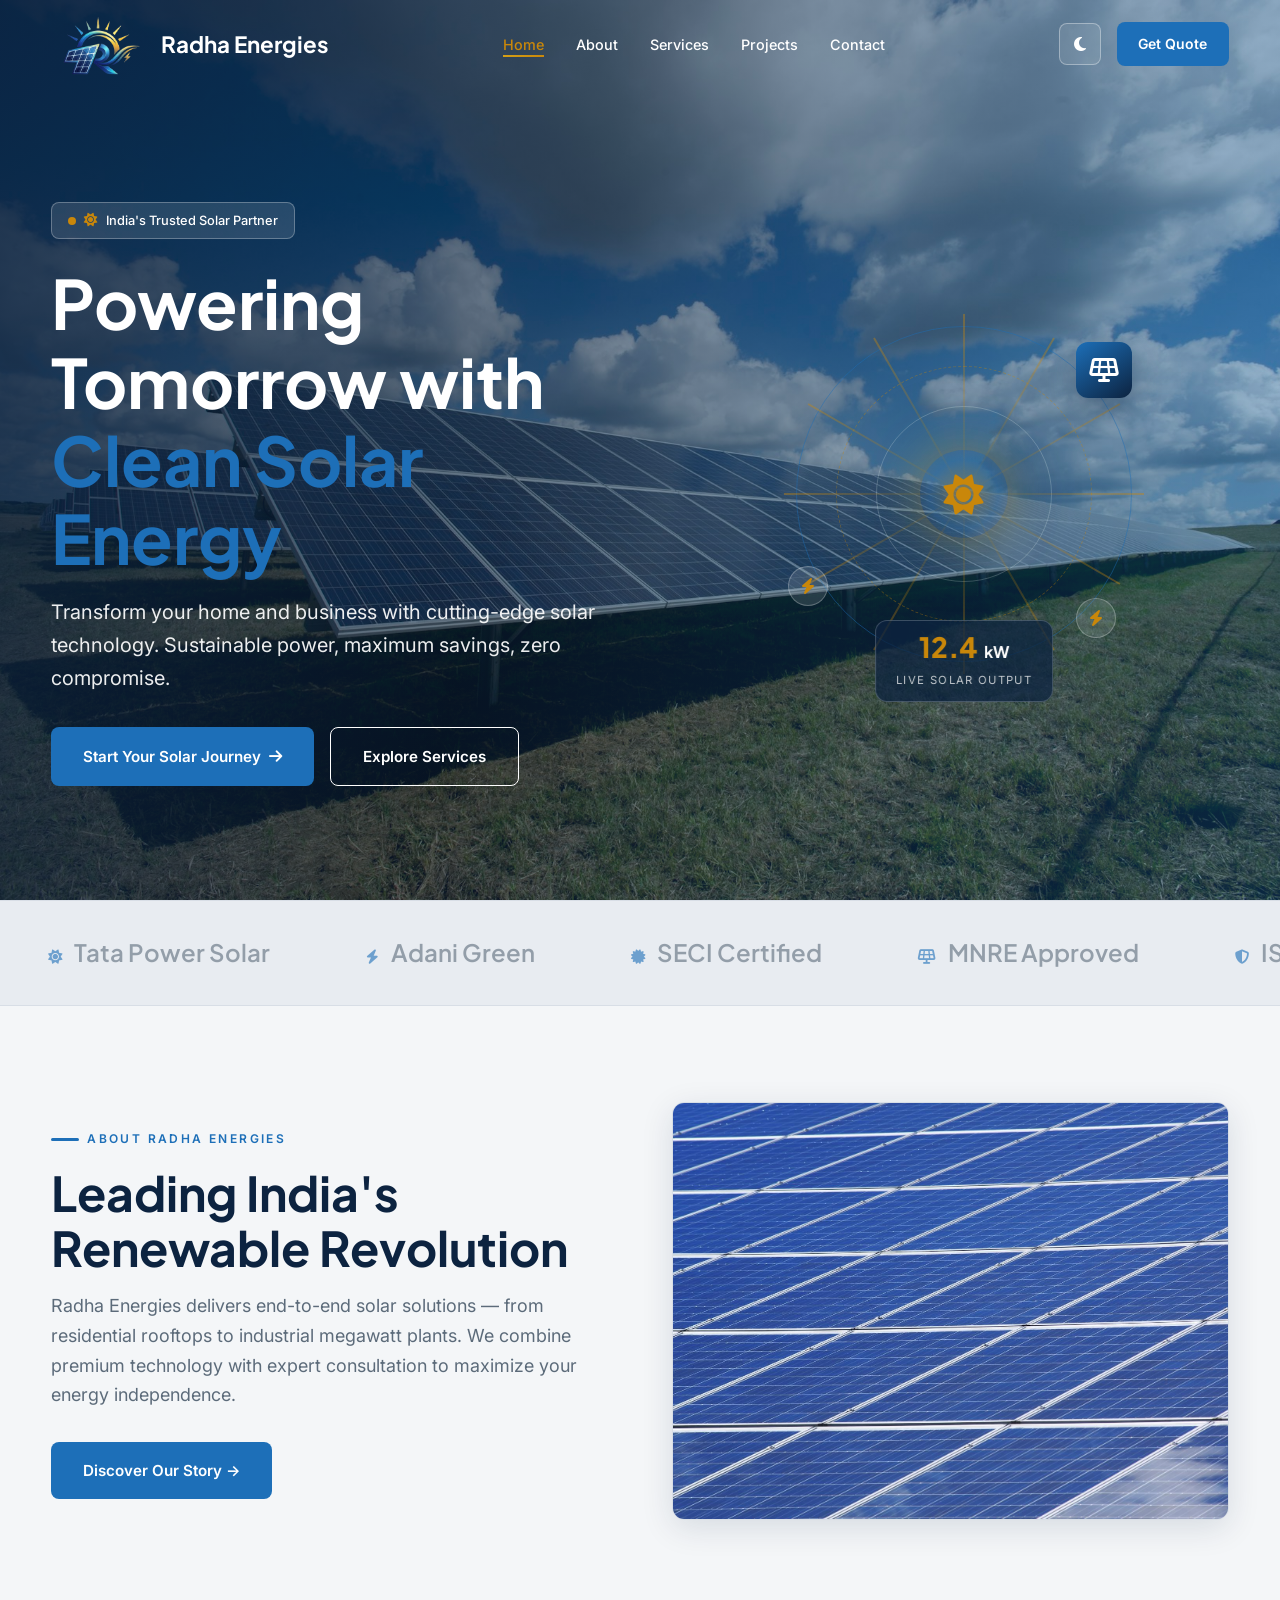
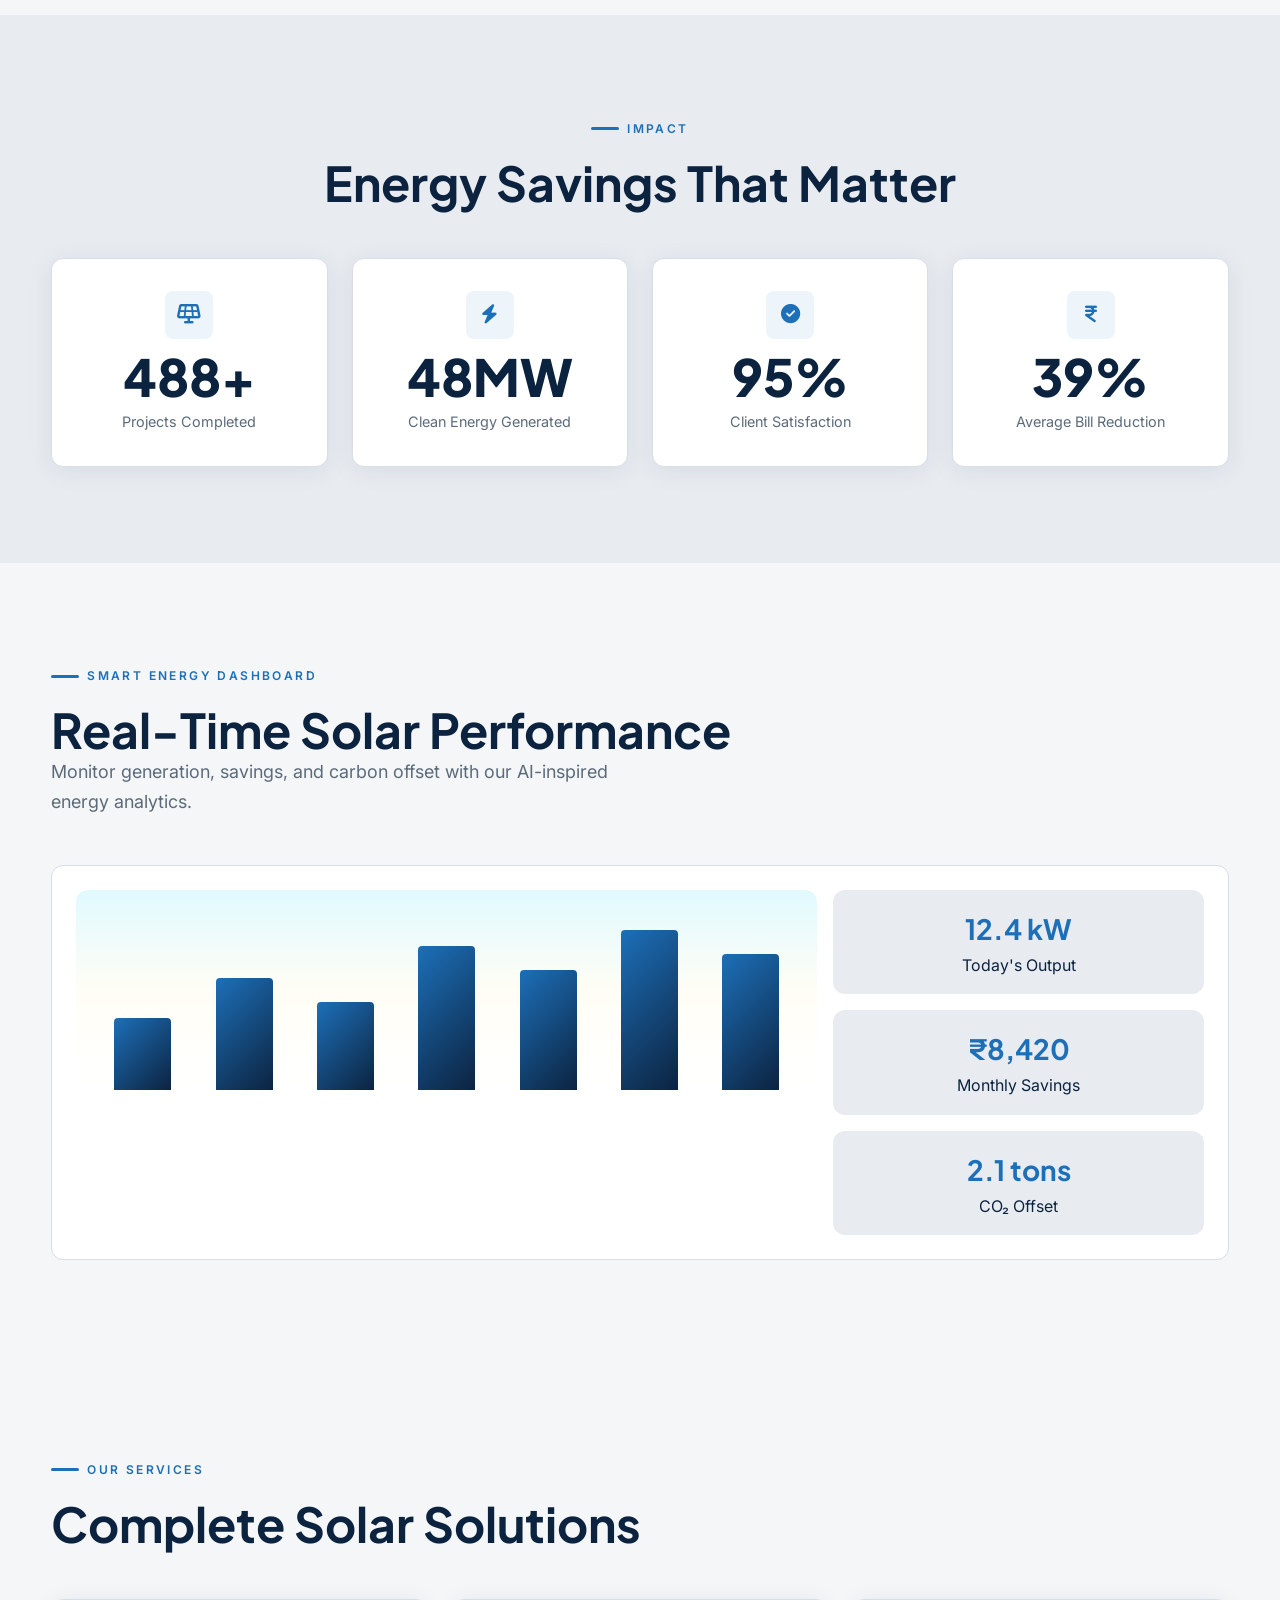
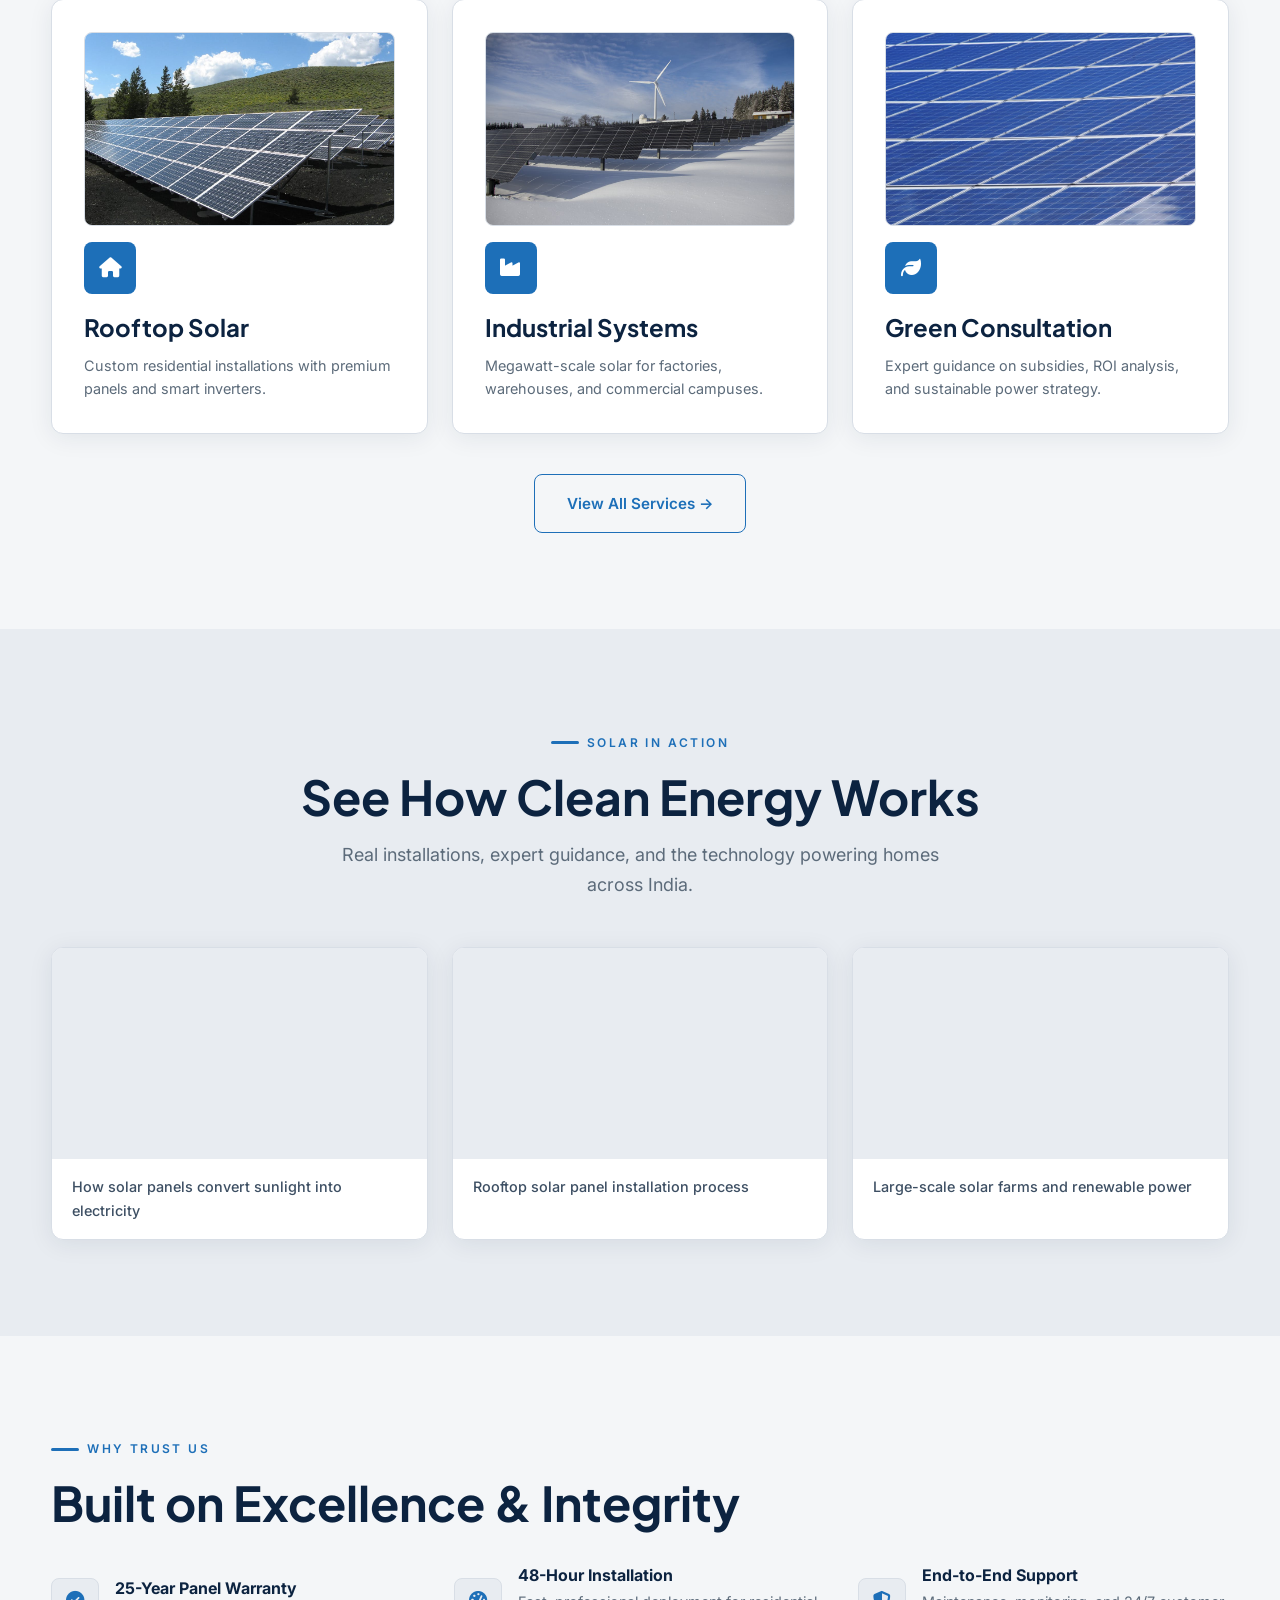
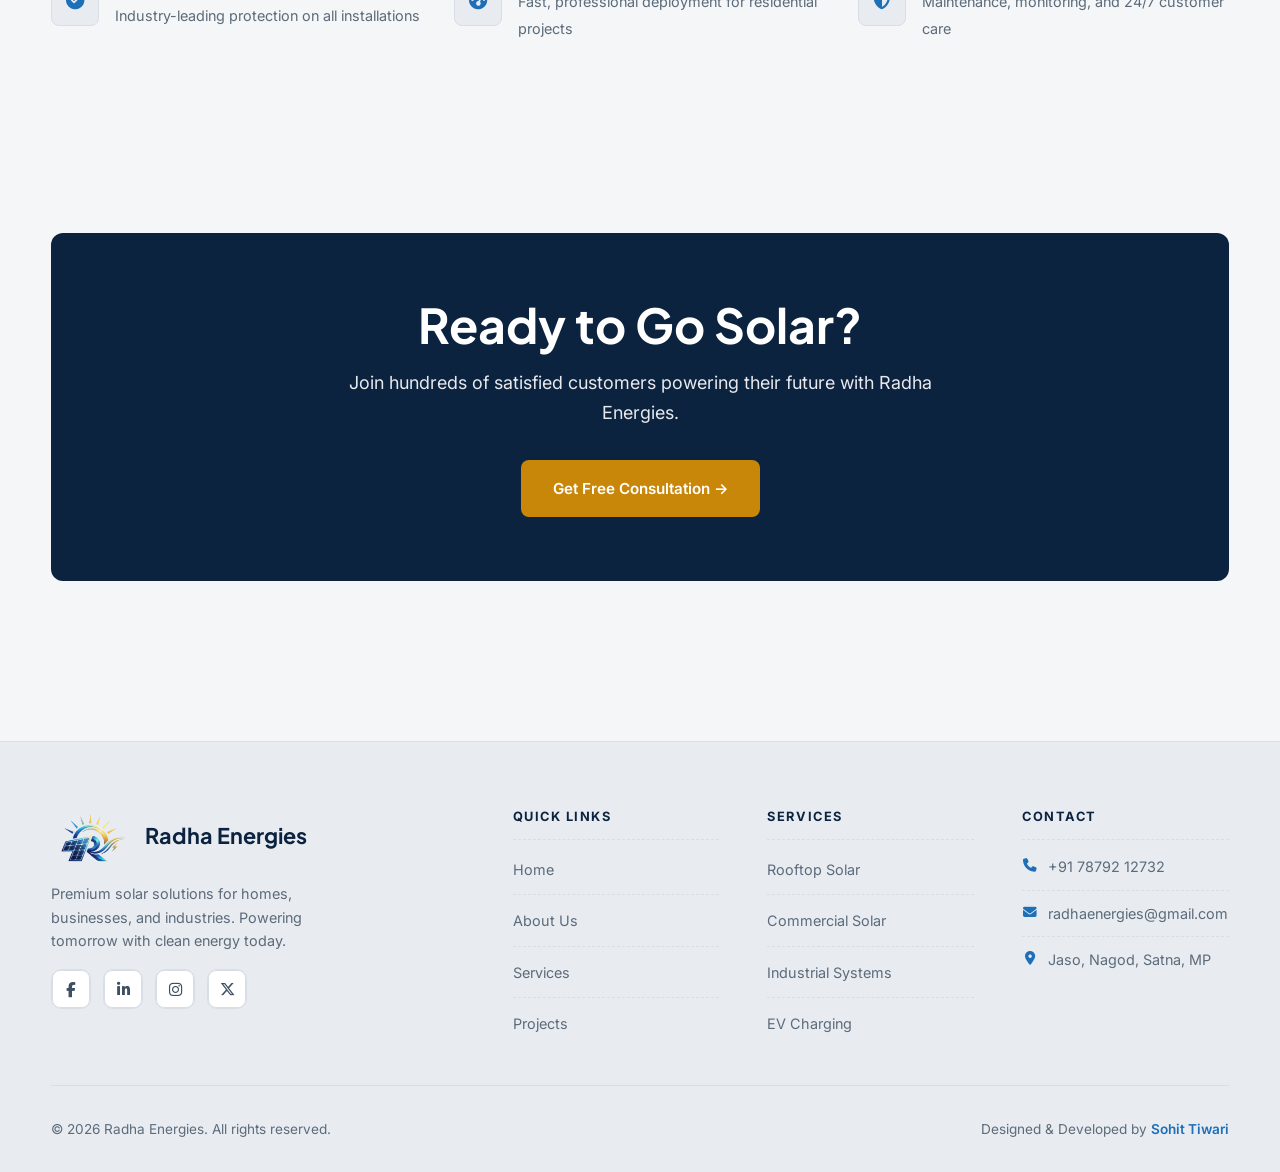
==== index.html @ 24271fe3 "Initial commit" ====
<!DOCTYPE html>
<html lang="en" data-theme="light">
<head>
  <meta charset="UTF-8">
  <meta name="viewport" content="width=device-width, initial-scale=1.0">
  <meta name="description" content="Radha Energies — Premium solar panel installation, rooftop solar, industrial systems & green energy consultation. Powering tomorrow with clean solar energy.">
  <meta name="keywords" content="solar energy, solar panels, rooftop solar, renewable energy, Radha Energies">
  <title>Radha Energies | Clean Solar Energy Solutions</title>
  <link rel="preconnect" href="https://fonts.googleapis.com">
  <link rel="preconnect" href="https://fonts.gstatic.com" crossorigin>
  <link href="https://fonts.googleapis.com/css2?family=Plus+Jakarta+Sans:wght@400;500;600;700;800&family=Inter:wght@400;500;600;700&display=swap" rel="stylesheet">
  <link rel="icon" href="assets/logo.png" type="image/png">
  <link rel="stylesheet" href="css/main.css">
  <link rel="stylesheet" href="css/animations.css">
  <link rel="stylesheet" href="https://cdnjs.cloudflare.com/ajax/libs/font-awesome/6.5.1/css/all.min.css" crossorigin="anonymous" referrerpolicy="no-referrer" />
  <link rel="stylesheet" href="css/icons.css">
</head>
<body>
  <div class="page-transition" aria-hidden="true"></div>

  <div class="loader" aria-label="Loading">
    <div class="loader-rays"></div>
    <img src="assets/logo.png" alt="Radha Energies" class="loader-logo" width="120" height="120">
    <div class="loader-ring"></div>
    <p class="loader-text">Harnessing Solar Power</p>
  </div>


  <header class="header">
    <nav class="nav container">
      <a href="index.html" class="logo-link">
        <img src="assets/logo.png" alt="Radha Energies Logo" class="logo-img" width="72" height="72">
        <span class="logo-text">Radha Energies</span>
      </a>
      <ul class="nav-links">
        <li><a href="index.html" class="active">Home</a></li>
        <li><a href="about.html">About</a></li>
        <li><a href="services.html">Services</a></li>
        <li><a href="projects.html">Projects</a></li>
        <li><a href="contact.html">Contact</a></li>
      </ul>
      <div class="nav-actions">
        <button class="theme-toggle" type="button" aria-label="Toggle theme"><i class="fa-solid fa-moon"></i></button>
        <a href="contact.html" class="nav-cta">Get Quote</a>
        <button class="menu-toggle" type="button" aria-label="Menu"><span></span><span></span><span></span></button>
      </div>
    </nav>
  </header>

  <main>
    <section class="hero hero--banner">
      <div class="hero-bg hero-bg--media"></div>
      <div class="container hero-grid">
        <div class="hero-content">
          <div class="hero-badge"><span class="dot"></span><span class="icon-wrap icon-wrap--badge"><i class="fa-solid fa-sun" aria-hidden="true"></i></span> India's Trusted Solar Partner</div>
          <h1>Powering Tomorrow with <span>Clean Solar Energy</span></h1>
          <p class="hero-tagline">Transform your home and business with cutting-edge solar technology. Sustainable power, maximum savings, zero compromise.</p>
          <div class="hero-btns">
            <a href="contact.html" class="btn btn-primary btn-hero"><span>Start Your Solar Journey</span><i class="fa-solid fa-arrow-right btn-hero-icon" aria-hidden="true"></i></a>
            <a href="services.html" class="btn btn-outline btn-hero btn-hero--outline"><span>Explore Services</span></a>
          </div>
        </div>
        <div class="hero-energy-visual" aria-hidden="true">
          <div class="hero-energy-scene">
            <div class="hero-energy-ring hero-energy-ring--1"></div>
            <div class="hero-energy-ring hero-energy-ring--2"></div>
            <div class="hero-energy-ring hero-energy-ring--3"></div>
            <div class="hero-solar-rays"></div>
            <div class="hero-sun-core"><i class="fa-solid fa-sun" aria-hidden="true"></i></div>
            <div class="hero-panel-float"><i class="fa-solid fa-solar-panel" aria-hidden="true"></i></div>
            <div class="hero-bolt-float hero-bolt-float--1"><i class="fa-solid fa-bolt" aria-hidden="true"></i></div>
            <div class="hero-bolt-float hero-bolt-float--2"><i class="fa-solid fa-bolt" aria-hidden="true"></i></div>
            <div class="hero-orbit-dot hero-orbit-dot--1"></div>
            <div class="hero-orbit-dot hero-orbit-dot--2"></div>
            <div class="hero-energy-stat">
              <span class="hero-energy-value" data-hero-kw>12.4</span>
              <span class="hero-energy-unit">kW</span>
              <span class="hero-energy-label">Live solar output</span>
            </div>
          </div>
        </div>
      </div>
    </section>

    <div class="marquee-wrap">
      <div class="marquee" aria-hidden="true">
        <span class="marquee-item"><span class="icon-wrap icon-wrap--marquee"><i class="fa-solid fa-sun" aria-hidden="true"></i></span> Tata Power Solar</span>
        <span class="marquee-item"><span class="icon-wrap icon-wrap--marquee"><i class="fa-solid fa-bolt" aria-hidden="true"></i></span> Adani Green</span>
        <span class="marquee-item"><span class="icon-wrap icon-wrap--marquee"><i class="fa-solid fa-certificate" aria-hidden="true"></i></span> SECI Certified</span>
        <span class="marquee-item"><span class="icon-wrap icon-wrap--marquee"><i class="fa-solid fa-solar-panel" aria-hidden="true"></i></span> MNRE Approved</span>
        <span class="marquee-item"><span class="icon-wrap icon-wrap--marquee"><i class="fa-solid fa-shield-halved" aria-hidden="true"></i></span> ISO 9001:2015</span>
        <span class="marquee-item"><span class="icon-wrap icon-wrap--marquee"><i class="fa-solid fa-leaf" aria-hidden="true"></i></span> BIS Certified Panels</span>
        <span class="marquee-item"><span class="icon-wrap icon-wrap--marquee"><i class="fa-solid fa-sun" aria-hidden="true"></i></span> Tata Power Solar</span>
        <span class="marquee-item"><span class="icon-wrap icon-wrap--marquee"><i class="fa-solid fa-bolt" aria-hidden="true"></i></span> Adani Green</span>
        <span class="marquee-item"><span class="icon-wrap icon-wrap--marquee"><i class="fa-solid fa-certificate" aria-hidden="true"></i></span> SECI Certified</span>
        <span class="marquee-item"><span class="icon-wrap icon-wrap--marquee"><i class="fa-solid fa-solar-panel" aria-hidden="true"></i></span> MNRE Approved</span>
        <span class="marquee-item"><span class="icon-wrap icon-wrap--marquee"><i class="fa-solid fa-shield-halved" aria-hidden="true"></i></span> ISO 9001:2015</span>
        <span class="marquee-item"><span class="icon-wrap icon-wrap--marquee"><i class="fa-solid fa-leaf" aria-hidden="true"></i></span> BIS Certified Panels</span>
      </div>
    </div>

    <section class="section">
      <div class="container split-grid">
        <div class="reveal-left">
          <span class="section-label">About Radha Energies</span>
          <h2>Leading India's Renewable Revolution</h2>
          <p class="lead" style="margin-top:1rem;">Radha Energies delivers end-to-end solar solutions — from residential rooftops to industrial megawatt plants. We combine premium technology with expert consultation to maximize your energy independence.</p>
          <a href="about.html" class="btn btn-primary" style="margin-top:2rem;">Discover Our Story →</a>
        </div>
        <div class="intro-visual reveal-right parallax-layer" data-parallax="0.08">
          <div class="intro-visual-inner">
            <img src="assets/about-solar.jpg" alt="Solar panels on a modern rooftop" width="800" height="600" loading="lazy" decoding="async">
          </div>
        </div>
      </div>
    </section>

    <section class="section section--alt">
      <div class="container">
        <div class="text-center reveal" style="text-align:center;margin-bottom:3rem;">
          <span class="section-label" style="justify-content:center;">Impact</span>
          <h2>Energy Savings That Matter</h2>
        </div>
        <div class="stats-grid">
          <div class="glass-card stat-card reveal">
            <span class="icon-wrap icon-wrap--stat"><i class="fa-solid fa-solar-panel" aria-hidden="true"></i></span><div class="stat-number" data-count="500" data-suffix="+">0</div>
            <p class="stat-label">Projects Completed</p>
          </div>
          <div class="glass-card stat-card reveal">
            <span class="icon-wrap icon-wrap--stat"><i class="fa-solid fa-bolt" aria-hidden="true"></i></span><div class="stat-number" data-count="50" data-suffix="MW">0</div>
            <p class="stat-label">Clean Energy Generated</p>
          </div>
          <div class="glass-card stat-card reveal">
            <span class="icon-wrap icon-wrap--stat"><i class="fa-solid fa-circle-check" aria-hidden="true"></i></span><div class="stat-number" data-count="98" data-suffix="%">0</div>
            <p class="stat-label">Client Satisfaction</p>
          </div>
          <div class="glass-card stat-card reveal">
            <span class="icon-wrap icon-wrap--stat"><i class="fa-solid fa-indian-rupee-sign" aria-hidden="true"></i></span><div class="stat-number" data-count="40" data-suffix="%">0</div>
            <p class="stat-label">Average Bill Reduction</p>
          </div>
        </div>
      </div>
    </section>

    <section class="section">
      <div class="container">
        <div class="reveal" style="margin-bottom:3rem;">
          <span class="section-label">Smart Energy Dashboard</span>
          <h2>Real-Time Solar Performance</h2>
          <p class="lead">Monitor generation, savings, and carbon offset with our AI-inspired energy analytics.</p>
        </div>
        <div class="dashboard-preview reveal">
          <div class="dashboard-chart">
            <div class="chart-bars">
              <span class="chart-bar" data-height="45%" style="height:45%"></span>
              <span class="chart-bar" data-height="70%" style="height:70%"></span>
              <span class="chart-bar" data-height="55%" style="height:55%"></span>
              <span class="chart-bar" data-height="90%" style="height:90%"></span>
              <span class="chart-bar" data-height="75%" style="height:75%"></span>
              <span class="chart-bar" data-height="100%" style="height:100%"></span>
              <span class="chart-bar" data-height="85%" style="height:85%"></span>
            </div>
          </div>
          <div style="display:flex;flex-direction:column;gap:1rem;">
            <div class="dashboard-metric"><strong>12.4 kW</strong>Today's Output</div>
            <div class="dashboard-metric"><strong>₹8,420</strong>Monthly Savings</div>
            <div class="dashboard-metric"><strong>2.1 tons</strong>CO₂ Offset</div>
          </div>
        </div>
      </div>
    </section>

    <section class="section">
      <div class="container">
        <div class="reveal" style="margin-bottom:3rem;">
          <span class="section-label">Our Services</span>
          <h2>Complete Solar Solutions</h2>
        </div>
        <div class="services-grid">
          <div class="glass-card reveal">
            <img class="service-thumb" src="assets/service-residential.jpg" alt="Residential rooftop solar panels" width="400" height="250" loading="lazy">
            <span class="icon-wrap icon-wrap--service"><i class="fa-solid fa-house" aria-hidden="true"></i></span>
            <h3>Rooftop Solar</h3>
            <p style="color:var(--text-muted);margin-top:0.75rem;font-size:0.9rem;">Custom residential installations with premium panels and smart inverters.</p>
          </div>
          <div class="glass-card reveal">
            <img class="service-thumb" src="assets/service-industrial.jpg" alt="Industrial solar panel farm" width="400" height="250" loading="lazy">
            <span class="icon-wrap icon-wrap--service"><i class="fa-solid fa-industry" aria-hidden="true"></i></span>
            <h3>Industrial Systems</h3>
            <p style="color:var(--text-muted);margin-top:0.75rem;font-size:0.9rem;">Megawatt-scale solar for factories, warehouses, and commercial campuses.</p>
          </div>
          <div class="glass-card reveal">
            <img class="service-thumb" src="assets/about-solar.jpg" alt="Solar energy consultation" width="400" height="250" loading="lazy">
            <span class="icon-wrap icon-wrap--service"><i class="fa-solid fa-leaf" aria-hidden="true"></i></span>
            <h3>Green Consultation</h3>
            <p style="color:var(--text-muted);margin-top:0.75rem;font-size:0.9rem;">Expert guidance on subsidies, ROI analysis, and sustainable power strategy.</p>
          </div>
        </div>
        <div style="text-align:center;margin-top:2.5rem;" class="reveal">
          <a href="services.html" class="btn btn-outline">View All Services →</a>
        </div>
      </div>
    </section>

    <section class="section section--alt media-section">
      <div class="container">
        <div class="reveal" style="text-align:center;margin-bottom:3rem;">
          <span class="section-label" style="justify-content:center;">Solar in Action</span>
          <h2>See How Clean Energy Works</h2>
          <p class="lead" style="margin:1rem auto 0;">Real installations, expert guidance, and the technology powering homes across India.</p>
        </div>
        <div class="media-grid">
          <article class="media-card media-card--video reveal">
            <div class="video-embed">
              <iframe src="https://www.youtube.com/embed/xKxrkGTscVI" title="How solar panels work" allow="accelerometer; autoplay; clipboard-write; encrypted-media; gyroscope; picture-in-picture" allowfullscreen loading="lazy"></iframe>
            </div>
            <p class="media-card-caption">How solar panels convert sunlight into electricity</p>
          </article>
          <article class="media-card media-card--video reveal">
            <div class="video-embed">
              <iframe src="https://www.youtube.com/embed/yEv0DCY0BCQ" title="Rooftop solar installation" allow="accelerometer; autoplay; clipboard-write; encrypted-media; gyroscope; picture-in-picture" allowfullscreen loading="lazy"></iframe>
            </div>
            <p class="media-card-caption">Rooftop solar panel installation process</p>
          </article>
          <article class="media-card media-card--video reveal">
            <div class="video-embed">
              <iframe src="https://www.youtube.com/embed/1kUE0BZtTRc" title="Solar farm and renewable energy" allow="accelerometer; autoplay; clipboard-write; encrypted-media; gyroscope; picture-in-picture" allowfullscreen loading="lazy"></iframe>
            </div>
            <p class="media-card-caption">Large-scale solar farms and renewable power</p>
          </article>
        </div>
      </div>
    </section>

    <section class="section">
      <div class="container">
        <div class="reveal" style="margin-bottom:2rem;">
          <span class="section-label">Why Trust Us</span>
          <h2>Built on Excellence & Integrity</h2>
        </div>
        <div class="trust-grid">
          <div class="trust-item reveal">
            <span class="icon-wrap icon-wrap--trust"><i class="fa-solid fa-circle-check" aria-hidden="true"></i></span>
            <div><strong>25-Year Panel Warranty</strong><br><span style="color:var(--text-muted);font-size:0.9rem;">Industry-leading protection on all installations</span></div>
          </div>
          <div class="trust-item reveal">
            <span class="icon-wrap icon-wrap--trust"><i class="fa-solid fa-gauge-high" aria-hidden="true"></i></span>
            <div><strong>48-Hour Installation</strong><br><span style="color:var(--text-muted);font-size:0.9rem;">Fast, professional deployment for residential projects</span></div>
          </div>
          <div class="trust-item reveal">
            <span class="icon-wrap icon-wrap--trust"><i class="fa-solid fa-shield-halved" aria-hidden="true"></i></span>
            <div><strong>End-to-End Support</strong><br><span style="color:var(--text-muted);font-size:0.9rem;">Maintenance, monitoring, and 24/7 customer care</span></div>
          </div>
        </div>
      </div>
    </section>

    <section class="section">
      <div class="container">
        <div class="cta-banner reveal">
          <h2 style="position:relative;z-index:1;">Ready to Go Solar?</h2>
          <p class="lead" style="margin:1rem auto 2rem;position:relative;z-index:1;">Join hundreds of satisfied customers powering their future with Radha Energies.</p>
          <a href="contact.html" class="btn btn-primary" style="position:relative;z-index:1;">Get Free Consultation →</a>
        </div>
      </div>
    </section>
  </main>

  <footer class="footer">
    <div class="container">
      <div class="footer-grid">
        <div class="footer-brand">
          <a href="index.html" class="logo-link">
            <img src="assets/logo.png" alt="Radha Energies" class="logo-img" width="72" height="72">
            <span class="logo-text">Radha Energies</span>
          </a>
          <p>Premium solar solutions for homes, businesses, and industries. Powering tomorrow with clean energy today.</p>
          <div class="social-links">
            <a href="#" aria-label="Facebook"><span class="icon-wrap icon-wrap--social"><i class="fa-brands fa-facebook-f" aria-hidden="true"></i></span></a>
            <a href="#" aria-label="LinkedIn"><span class="icon-wrap icon-wrap--social"><i class="fa-brands fa-linkedin-in" aria-hidden="true"></i></span></a>
            <a href="#" aria-label="Instagram"><span class="icon-wrap icon-wrap--social"><i class="fa-brands fa-instagram" aria-hidden="true"></i></span></a>
            <a href="#" aria-label="Twitter"><span class="icon-wrap icon-wrap--social"><i class="fa-brands fa-x-twitter" aria-hidden="true"></i></span></a>
          </div>
        </div>
        <div><h4>Quick Links</h4><ul class="footer-links"><li><a href="index.html">Home</a></li><li><a href="about.html">About Us</a></li><li><a href="services.html">Services</a></li><li><a href="projects.html">Projects</a></li></ul></div>
        <div><h4>Services</h4><ul class="footer-links"><li><a href="services.html">Rooftop Solar</a></li><li><a href="services.html">Commercial Solar</a></li><li><a href="services.html">Industrial Systems</a></li><li><a href="services.html">EV Charging</a></li></ul></div>
        <div><h4>Contact</h4><ul class="footer-links footer-contact-list"><li class="footer-contact-item"><i class="fa-solid fa-phone" aria-hidden="true"></i><a href="tel:+917879212732">+91 78792 12732</a></li><li class="footer-contact-item"><i class="fa-solid fa-envelope" aria-hidden="true"></i><a href="mailto:radhaenergies@gmail.com">radhaenergies@gmail.com</a></li><li class="footer-contact-item"><i class="fa-solid fa-location-dot" aria-hidden="true"></i><span>Jaso, Nagod, Satna, MP</span></li></ul></div>
      </div>
      <div class="footer-bottom">
        <span>© 2026 Radha Energies. All rights reserved.</span>
        <p class="footer-credit">Designed &amp; Developed by <a href="https://sohit-tiwarii.netlify.app/" target="_blank" rel="noopener noreferrer">Sohit Tiwari</a></p>
      </div>
    </div>
  </footer>

  <script src="js/main.js"></script>
</body>
</html>
---- css/main.css ----
/* Radha Energies — Professional corporate theme (logo: navy + blue + gold) */
:root {
  --color-primary: #0c2340;
  --color-primary-light: #1a3a5c;
  --color-accent: #1d6fb8;
  --color-accent-hover: #155a94;
  --color-highlight: #c9870a;
  --color-highlight-hover: #a86f08;
  --white: #ffffff;

  --bg-page: #f4f6f8;
  --bg-surface: #ffffff;
  --bg-muted: #e8ecf1;
  --border: #d8dee6;
  --border-light: #eef1f5;

  --deep-navy: var(--bg-page);
  --navy-mid: var(--bg-muted);
  --navy-light: var(--bg-surface);
  --text-primary: #0c2340;
  --text-secondary: #3d4f63;
  --text-muted: #5c6b7a;
  --btn-text: #ffffff;

  --glass-bg: var(--bg-surface);
  --glass-border: var(--border);
  --shadow-soft: 0 4px 24px rgba(12, 35, 64, 0.08);
  --shadow-md: 0 8px 32px rgba(12, 35, 64, 0.12);
  --section-alt: var(--bg-muted);
  --overlay-dark: rgba(12, 35, 64, 0.88);
  --neon-glow: var(--shadow-md);

  --electric-blue: var(--color-accent);
  --cyan: var(--color-accent);
  --logo-blue: var(--color-accent);
  --logo-blue-deep: var(--color-primary);
  --solar-yellow: var(--color-highlight);
  --solar-gold: var(--color-highlight-hover);

  --gradient-solar: linear-gradient(135deg, #d4a017, #c9870a);
  --gradient-blue: linear-gradient(135deg, #1d6fb8, #0c2340);
  --gradient-brand: linear-gradient(135deg, #1d6fb8 0%, #c9870a 100%);
  --gradient-hero: linear-gradient(180deg, #f8fafb 0%, #f0f3f6 100%);

  --font-display: "Plus Jakarta Sans", system-ui, sans-serif;
  --font-body: "Inter", system-ui, sans-serif;
  --nav-height: 88px;
  --section-pad: clamp(4rem, 8vw, 6rem);
  --radius: 8px;
  --radius-lg: 12px;
  --transition: 0.25s ease;
}

[data-theme="dark"] {
  --bg-page: #0c1624;
  --bg-surface: #121e32;
  --bg-muted: #1a2840;
  --border: #2a3d56;
  --deep-navy: var(--bg-page);
  --navy-mid: var(--bg-muted);
  --navy-light: var(--bg-surface);
  --text-primary: #f0f4f8;
  --text-secondary: #b8c5d4;
  --text-muted: #8a9bb0;
  --glass-bg: var(--bg-surface);
  --glass-border: var(--border);
  --section-alt: #151f30;
  --gradient-hero: linear-gradient(180deg, #0c1624 0%, #121e32 100%);
  --shadow-soft: 0 4px 24px rgba(0, 0, 0, 0.25);
}

*, *::before, *::after { box-sizing: border-box; margin: 0; padding: 0; }
html { scroll-behavior: smooth; }
body {
  font-family: var(--font-body);
  background-color: var(--bg-page);
  color: var(--text-primary);
  line-height: 1.65;
  overflow-x: hidden;
  transition: background 0.3s, color 0.3s;
  -webkit-font-smoothing: antialiased;
}
main, .footer { position: relative; z-index: 1; }

img { max-width: 100%; height: auto; display: block; }
a { color: inherit; text-decoration: none; }
ul { list-style: none; }
button { font-family: inherit; cursor: pointer; border: none; background: none; }
input, textarea, select { font-family: inherit; }

.container { width: min(1200px, 92vw); margin-inline: auto; }
.section { padding-block: var(--section-pad); position: relative; }
.section-label {
  display: inline-flex;
  align-items: center;
  gap: 0.5rem;
  font-size: 0.75rem;
  font-weight: 600;
  letter-spacing: 0.2em;
  text-transform: uppercase;
  color: var(--logo-blue);
  margin-bottom: 1rem;
}
.section-label::before {
  content: "";
  width: 28px;
  height: 3px;
  background: var(--color-accent);
  border-radius: 2px;
}
h1, h2, h3 { font-family: var(--font-display); font-weight: 700; line-height: 1.15; }
h1 { font-size: clamp(2.5rem, 6vw, 4.25rem); }
h2 { font-size: clamp(2rem, 4vw, 3rem); }
h3 { font-size: clamp(1.25rem, 2vw, 1.5rem); }
p.lead { font-size: 1.125rem; color: var(--text-muted); max-width: 600px; }

/* Loader */
.loader {
  position: fixed;
  inset: 0;
  z-index: 10000;
  background: var(--deep-navy);
  display: flex;
  flex-direction: column;
  align-items: center;
  justify-content: center;
  gap: 2rem;
  transition: opacity 0.8s, visibility 0.8s;
}
.loader.hidden { opacity: 0; visibility: hidden; pointer-events: none; }
.loader-logo { width: 120px; animation: loaderPulse 1.5s ease-in-out infinite; }
.loader-ring {
  width: 48px;
  height: 48px;
  border: 3px solid var(--border);
  border-top-color: var(--color-accent);
  border-radius: 50%;
  animation: spin 0.8s linear infinite;
}
.loader-rays { display: none; }
.loader-text {
  font-family: var(--font-display);
  font-size: 0.875rem;
  letter-spacing: 0.3em;
  text-transform: uppercase;
  color: var(--text-muted);
}

/* Particles canvas */
#particles-canvas {
  display: none;
}

.section--alt { background: var(--section-alt); }

/* Navigation */
.header {
  position: fixed;
  top: 0;
  left: 0;
  right: 0;
  z-index: 1000;
  height: var(--nav-height);
  transition: var(--transition);
}
.header.scrolled {
  background: var(--glass-bg);
  backdrop-filter: blur(20px);
  -webkit-backdrop-filter: blur(20px);
  border-bottom: 1px solid var(--glass-border);
  box-shadow: var(--shadow-soft);
}
.nav {
  display: flex;
  align-items: center;
  justify-content: space-between;
  height: var(--nav-height);
}
.logo-link {
  display: flex;
  align-items: center;
  gap: 0.75rem;
}
.logo-img { width: auto; object-fit: contain; }
.header .logo-img {
  height: 72px;
}
.footer .logo-img {
  height: 60px;
}
.header .logo-text {
  font-size: 1.4rem;
}
.footer .logo-text {
  font-size: 1.35rem;
}
.logo-text {
  font-family: var(--font-display);
  font-weight: 700;
  font-size: 1.25rem;
  color: var(--color-primary);
}
[data-theme="dark"] .logo-text { color: var(--text-primary); }
.nav-links {
  display: flex;
  align-items: center;
  gap: 2rem;
}
.nav-links a {
  font-size: 0.9rem;
  font-weight: 500;
  position: relative;
  padding: 0.25rem 0;
  transition: color 0.3s;
}
.nav-links a::after {
  content: "";
  position: absolute;
  bottom: 0;
  left: 0;
  width: 0;
  height: 2px;
  background: var(--gradient-solar);
  transition: width 0.3s;
}
.nav-links a:hover::after,
.nav-links a.active::after { width: 100%; }
.nav-links a:hover,
.nav-links a.active { color: var(--color-accent); }
.nav-actions { display: flex; align-items: center; gap: 1rem; }
.theme-toggle {
  width: 44px;
  height: 44px;
  border-radius: 50%;
  background: var(--glass-bg);
  border: 1px solid var(--glass-border);
  display: flex;
  align-items: center;
  justify-content: center;
  font-size: 1.25rem;
  transition: var(--transition);
}
.theme-toggle:hover {
  border-color: var(--electric-blue);
  box-shadow: var(--neon-glow);
}
.nav-cta {
  padding: 0.65rem 1.35rem;
  border-radius: var(--radius);
  background: var(--color-accent);
  color: var(--white);
  font-weight: 600;
  font-size: 0.875rem;
  transition: var(--transition);
}
.nav-cta:hover {
  background: var(--color-accent-hover);
  transform: translateY(-1px);
  box-shadow: var(--shadow-soft);
}
.menu-toggle {
  display: none;
  flex-direction: column;
  gap: 5px;
  width: 28px;
}
.menu-toggle span {
  display: block;
  height: 2px;
  background: var(--text-primary);
  border-radius: 2px;
  transition: var(--transition);
}

/* Buttons */
.btn {
  display: inline-flex;
  align-items: center;
  justify-content: center;
  gap: 0.5rem;
  padding: 1rem 2rem;
  border-radius: var(--radius);
  font-weight: 600;
  font-size: 0.95rem;
  transition: var(--transition);
  position: relative;
  overflow: hidden;
}
.btn-primary {
  background: var(--color-accent);
  color: var(--white);
}
.btn-primary::before {
  content: "";
  position: absolute;
  inset: 0;
  background: linear-gradient(90deg, transparent, rgba(255,255,255,0.4), transparent);
  transform: translateX(-100%);
  transition: transform 0.6s;
}
.btn-primary:hover::before { transform: translateX(100%); }
.btn-primary:hover {
  background: var(--color-accent-hover);
  transform: translateY(-2px);
  box-shadow: var(--shadow-md);
}
.btn-outline {
  border: 1.5px solid var(--color-accent);
  color: var(--color-accent);
  background: transparent;
}
.btn-outline:hover {
  background: rgba(29, 111, 184, 0.06);
  transform: translateY(-2px);
}

/* Glass cards */
.glass-card {
  background: var(--bg-surface);
  border: 1px solid var(--border);
  border-radius: var(--radius-lg);
  padding: 2rem;
  transition: var(--transition);
  box-shadow: var(--shadow-soft);
}
.glass-card:hover {
  border-color: var(--color-accent);
  box-shadow: var(--shadow-md);
  transform: translateY(-4px);
}

/* Hero */
.hero {
  min-height: 100vh;
  display: flex;
  align-items: center;
  position: relative;
  padding-top: var(--nav-height);
  overflow: hidden;
}
.hero-bg {
  position: absolute;
  inset: 0;
  background: var(--gradient-hero);
  z-index: -2;
}
.hero-bg--media {
  background:
    linear-gradient(105deg, rgba(12, 35, 64, 0.88) 0%, rgba(12, 35, 64, 0.55) 42%, rgba(29, 111, 184, 0.35) 100%),
    url("../assets/hero-rooftop.jpg") center / cover no-repeat;
}
.hero--banner .hero-grid {
  grid-template-columns: minmax(0, 1.1fr) minmax(0, 1fr);
  max-width: none;
  gap: clamp(2rem, 5vw, 4rem);
  align-items: center;
}
.hero--banner .hero-content {
  text-align: left;
  max-width: 620px;
  margin-right: auto;
}
.hero--banner .hero-badge {
  background: rgba(255, 255, 255, 0.12);
  border-color: rgba(255, 255, 255, 0.28);
  color: #fff;
  backdrop-filter: blur(8px);
}
.hero--banner h1 {
  color: #fff;
  animation: fadeInUp 0.9s 0.15s cubic-bezier(0.22, 1, 0.36, 1) forwards;
}
.hero--banner h1 span {
  color: var(--color-highlight);
}
.hero--banner .hero-tagline {
  animation: fadeInUp 0.9s 0.28s cubic-bezier(0.22, 1, 0.36, 1) forwards;
}
.hero--banner .hero-badge {
  animation: fadeInUp 0.85s 0.05s cubic-bezier(0.22, 1, 0.36, 1) forwards;
  opacity: 0;
}
.hero--banner .hero-tagline {
  color: rgba(255, 255, 255, 0.92);
  max-width: 560px;
}
.hero--banner .btn-outline {
  border-color: #fff;
  color: #fff;
}
.hero--banner .btn-outline:hover {
  background: rgba(255, 255, 255, 0.12);
  color: #fff;
  border-color: #fff;
}
body:has(.hero--banner) .header:not(.scrolled) .logo-text,
body:has(.hero--banner) .header:not(.scrolled) .nav-links a {
  color: #fff;
}
body:has(.hero--banner) .header:not(.scrolled) .nav-links a:hover,
body:has(.hero--banner) .header:not(.scrolled) .nav-links a.active {
  color: var(--color-highlight);
}
body:has(.hero--banner) .header:not(.scrolled) .theme-toggle {
  color: #fff;
  background: rgba(255, 255, 255, 0.1);
  border-color: rgba(255, 255, 255, 0.35);
}
.page-hero .hero-bg--media {
  background:
    linear-gradient(180deg, rgba(248, 250, 251, 0.94) 0%, rgba(240, 243, 246, 0.9) 100%),
    url("../assets/page-hero-bg.jpg") center / cover no-repeat;
}
[data-theme="dark"] .page-hero .hero-bg--media {
  background:
    linear-gradient(180deg, rgba(12, 22, 36, 0.94) 0%, rgba(18, 30, 50, 0.92) 100%),
    url("../assets/page-hero-bg.jpg") center / cover no-repeat;
}
.hero-gradient-orb,
.hero-rays,
.solar-panel-3d {
  display: none;
}
.hero--banner .hero-solar-rays {
  display: block;
}
.hero-visual-pro {
  position: relative;
  min-height: 360px;
  border-radius: var(--radius-lg);
  overflow: hidden;
  border: 1px solid var(--border);
  box-shadow: var(--shadow-md);
}
.hero-visual-pro img,
.intro-visual img,
.media-card img {
  width: 100%;
  height: 100%;
  object-fit: cover;
  display: block;
}
.hero-visual-pro img {
  min-height: 360px;
  transition: transform 0.6s ease;
}
.hero-visual-pro:hover img {
  transform: scale(1.04);
}
.hero-grid {
  display: grid;
  grid-template-columns: 1fr 1fr;
  gap: 4rem;
  align-items: center;
}
.hero-content {
  position: relative;
  z-index: 2;
  will-change: transform, opacity;
}
.hero-badge {
  display: inline-flex;
  align-items: center;
  gap: 0.5rem;
  padding: 0.45rem 1rem;
  background: var(--bg-surface);
  border: 1px solid var(--border);
  border-radius: var(--radius);
  font-size: 0.8rem;
  font-weight: 500;
  color: var(--text-secondary);
  margin-bottom: 1.5rem;
  animation: fadeInUp 0.8s ease forwards;
}
.hero-badge .dot {
  width: 8px;
  height: 8px;
  background: var(--color-highlight);
  border-radius: 50%;
}
.hero h1 {
  margin-bottom: 1.25rem;
  animation: fadeInUp 0.8s 0.1s ease forwards;
  opacity: 0;
}
.hero h1 span {
  color: var(--color-accent);
}
.hero-tagline {
  font-size: 1.25rem;
  color: var(--text-muted);
  margin-bottom: 2rem;
  animation: fadeInUp 0.8s 0.2s ease forwards;
  opacity: 0;
}
.hero-btns {
  display: flex;
  flex-wrap: wrap;
  gap: 1rem;
  animation: fadeInUp 0.8s 0.3s ease forwards;
  opacity: 0;
}
.hero--banner .hero-btns {
  animation: fadeInUp 0.9s 0.45s cubic-bezier(0.22, 1, 0.36, 1) forwards;
}
.btn-hero {
  transition: transform 0.35s cubic-bezier(0.22, 1, 0.36, 1), box-shadow 0.35s ease, background 0.35s ease, border-color 0.35s ease;
}
.btn-hero:hover {
  transform: translateY(-3px);
}
.btn-hero:active {
  transform: translateY(-1px) scale(0.98);
}
.btn-hero-icon {
  transition: transform 0.35s cubic-bezier(0.22, 1, 0.36, 1);
}
.btn-hero:hover .btn-hero-icon {
  transform: translateX(4px);
}
.hero--banner .btn-primary.btn-hero {
  animation: btnGlowPulse 3s ease-in-out infinite;
}
.hero--banner .btn-hero--outline:hover {
  background: rgba(255, 255, 255, 0.15);
  box-shadow: 0 8px 28px rgba(0, 0, 0, 0.2);
}

/* Hero energy animation (right column) */
.hero-energy-visual {
  position: relative;
  min-height: min(420px, 55vh);
  display: flex;
  align-items: center;
  justify-content: center;
  animation: fadeInUp 1s 0.35s cubic-bezier(0.22, 1, 0.36, 1) forwards;
  opacity: 0;
  will-change: transform, opacity;
}
.hero-energy-scene {
  position: relative;
  width: min(100%, 400px);
  aspect-ratio: 1;
  margin: 0 auto;
}
.hero-energy-ring {
  position: absolute;
  inset: 8%;
  border-radius: 50%;
  border: 1px solid rgba(255, 255, 255, 0.15);
}
.hero-energy-ring--1 {
  animation: energyRingSpin 18s linear infinite;
  border-color: rgba(29, 111, 184, 0.45);
}
.hero-energy-ring--2 {
  inset: 18%;
  animation: energyRingSpin 14s linear infinite reverse;
  border-color: rgba(201, 135, 10, 0.35);
  border-style: dashed;
}
.hero-energy-ring--3 {
  inset: 28%;
  animation: energyRingPulse 4s ease-in-out infinite;
  border-color: rgba(255, 255, 255, 0.2);
}
.hero-solar-rays {
  position: absolute;
  inset: 0;
  pointer-events: none;
}
.hero-sun-core {
  position: absolute;
  top: 50%;
  left: 50%;
  width: 88px;
  height: 88px;
  margin: -44px 0 0 -44px;
  border-radius: 50%;
  display: flex;
  align-items: center;
  justify-content: center;
  font-size: 2.5rem;
  color: var(--color-highlight);
  background: radial-gradient(circle, rgba(201, 135, 10, 0.35) 0%, rgba(29, 111, 184, 0.2) 55%, transparent 70%);
  box-shadow: 0 0 48px rgba(201, 135, 10, 0.45), 0 0 80px rgba(29, 111, 184, 0.25);
  animation: sunCorePulse 3s ease-in-out infinite;
  z-index: 2;
}
.hero-panel-float {
  position: absolute;
  top: 12%;
  right: 8%;
  width: 56px;
  height: 56px;
  border-radius: 12px;
  display: flex;
  align-items: center;
  justify-content: center;
  font-size: 1.5rem;
  color: #fff;
  background: linear-gradient(145deg, var(--color-accent), var(--color-primary));
  box-shadow: 0 12px 32px rgba(12, 35, 64, 0.4);
  animation: panelFloat 5s ease-in-out infinite;
  z-index: 3;
}
.hero-bolt-float {
  position: absolute;
  width: 40px;
  height: 40px;
  border-radius: 50%;
  display: flex;
  align-items: center;
  justify-content: center;
  font-size: 1rem;
  color: var(--color-highlight);
  background: rgba(255, 255, 255, 0.12);
  border: 1px solid rgba(255, 255, 255, 0.25);
  backdrop-filter: blur(6px);
  animation: boltFloat 4s ease-in-out infinite;
  z-index: 3;
}
.hero-bolt-float--1 { bottom: 22%; left: 6%; animation-delay: 0.5s; }
.hero-bolt-float--2 { bottom: 14%; right: 12%; animation-delay: 1.2s; }
.hero-orbit-dot {
  position: absolute;
  top: 50%;
  left: 50%;
  width: 10px;
  height: 10px;
  margin: -5px 0 0 -5px;
  border-radius: 50%;
  background: var(--color-highlight);
  box-shadow: 0 0 12px var(--color-highlight);
}
.hero-orbit-dot--1 { animation: orbitCW 9s linear infinite; }
.hero-orbit-dot--2 {
  width: 8px;
  height: 8px;
  margin: 0;
  background: var(--color-accent);
  box-shadow: 0 0 10px var(--color-accent);
  animation: orbitCCW 13s linear infinite;
}
.hero-energy-stat {
  position: absolute;
  bottom: -8px;
  left: 50%;
  transform: translateX(-50%);
  text-align: center;
  padding: 0.75rem 1.25rem;
  border-radius: var(--radius-lg);
  background: rgba(12, 35, 64, 0.75);
  border: 1px solid rgba(255, 255, 255, 0.2);
  backdrop-filter: blur(12px);
  white-space: nowrap;
  z-index: 4;
  animation: statFloat 4s ease-in-out infinite;
}
.hero-energy-value {
  font-family: var(--font-display);
  font-size: 1.75rem;
  font-weight: 800;
  color: var(--color-highlight);
  line-height: 1;
}
.hero-energy-unit {
  font-family: var(--font-display);
  font-size: 1rem;
  font-weight: 700;
  color: #fff;
  margin-left: 0.15rem;
}
.hero-energy-label {
  display: block;
  font-size: 0.7rem;
  text-transform: uppercase;
  letter-spacing: 0.12em;
  color: rgba(255, 255, 255, 0.75);
  margin-top: 0.35rem;
}
.hero-visual {
  position: relative;
  animation: fadeInUp 0.8s 0.4s ease forwards;
  opacity: 0;
}
.solar-panel-3d {
  perspective: 1000px;
  display: flex;
  justify-content: center;
}
.panel-stack {
  position: relative;
  width: 320px;
  height: 280px;
  transform-style: preserve-3d;
  animation: panelFloat 6s ease-in-out infinite;
}
.panel-card {
  position: absolute;
  width: 200px;
  height: 140px;
  background: var(--panel-bg);
  border: 2px solid var(--panel-border);
  border-radius: 8px;
  display: grid;
  grid-template-columns: repeat(4, 1fr);
  grid-template-rows: repeat(3, 1fr);
  gap: 4px;
  padding: 8px;
  box-shadow: var(--shadow-soft), inset 0 1px 0 rgba(255,255,255,0.5);
}
.panel-card .cell {
  background: var(--panel-cell);
  border-radius: 2px;
  border: 1px solid rgba(92, 225, 255, 0.2);
  box-shadow: inset 0 1px 0 rgba(92, 225, 255, 0.08);
}
.panel-card:nth-child(1) { top: 0; left: 50%; transform: translateX(-50%) rotateX(15deg) rotateY(-10deg); z-index: 3; }
.panel-card:nth-child(2) { top: 40px; left: 20%; transform: rotateX(20deg) rotateY(5deg); z-index: 2; opacity: 0.9; }
.panel-card:nth-child(3) { top: 80px; right: 10%; transform: rotateX(10deg) rotateY(15deg); z-index: 1; opacity: 0.8; }
.energy-ring {
  position: absolute;
  top: 50%;
  left: 50%;
  width: 380px;
  height: 380px;
  margin: -190px 0 0 -190px;
  border: 2px solid transparent;
  border-top-color: var(--electric-blue);
  border-right-color: var(--solar-yellow);
  border-radius: 50%;
  animation: spin 12s linear infinite;
  opacity: 0.4;
}
.energy-ring:nth-child(2) {
  width: 420px;
  height: 420px;
  margin: -210px 0 0 -210px;
  animation-direction: reverse;
  animation-duration: 18s;
  border-top-color: var(--solar-yellow);
  border-right-color: var(--electric-blue);
}

/* Stats */
.stats-grid {
  display: grid;
  grid-template-columns: repeat(4, 1fr);
  gap: 1.5rem;
}
.stat-card {
  text-align: center;
  padding: 2rem 1.5rem;
}
.stat-number {
  font-family: var(--font-display);
  font-size: clamp(2.5rem, 4vw, 3.5rem);
  font-weight: 800;
  color: var(--color-primary);
  line-height: 1;
  margin-bottom: 0.5rem;
}
.stat-label { font-size: 0.9rem; color: var(--text-muted); }

/* Marquee */
.marquee-wrap {
  overflow: hidden;
  padding: 2rem 0;
  border-block: 1px solid var(--glass-border);
  background: var(--section-alt);
}
.marquee {
  display: flex;
  width: max-content;
  animation: marquee 30s linear infinite;
}
.marquee-item {
  flex-shrink: 0;
  padding: 0 3rem;
  font-family: var(--font-display);
  font-size: 1.5rem;
  font-weight: 600;
  color: var(--text-muted);
  opacity: 0.6;
  white-space: nowrap;
}
.marquee-item i { color: var(--color-accent); }

/* Services grid */
.services-grid {
  display: grid;
  grid-template-columns: repeat(3, 1fr);
  gap: 1.5rem;
}
/* Service icons → see icons.css (.icon-box--service) */
.glass-card:hover .icon-box--service {
  transform: scale(1.08) rotate(4deg);
}

/* Trust section */
.trust-grid {
  display: grid;
  grid-template-columns: repeat(3, 1fr);
  gap: 2rem;
  align-items: center;
}
.trust-item {
  display: flex;
  align-items: center;
  gap: 1rem;
}
/* Trust icons → icons.css */

/* Page hero (inner pages) */
.page-hero {
  padding: calc(var(--nav-height) + 4rem) 0 4rem;
  text-align: center;
  position: relative;
  overflow: hidden;
}
.page-hero h1 { margin-bottom: 1rem; }
.page-hero .lead { margin-inline: auto; }
.breadcrumb {
  display: flex;
  justify-content: center;
  gap: 0.5rem;
  font-size: 0.875rem;
  color: var(--text-muted);
  margin-bottom: 1.5rem;
}
.breadcrumb a:hover { color: var(--color-accent); }

/* Timeline */
.timeline {
  position: relative;
  max-width: 800px;
  margin-inline: auto;
  padding-left: 2rem;
}
.timeline::before {
  content: "";
  position: absolute;
  left: 0;
  top: 0;
  bottom: 0;
  width: 2px;
  background: linear-gradient(180deg, var(--electric-blue), var(--solar-yellow));
}
.timeline-item {
  position: relative;
  padding-bottom: 3rem;
  padding-left: 2rem;
}
.timeline-item::before {
  content: "";
  position: absolute;
  left: -2rem;
  top: 0.25rem;
  width: 14px;
  height: 14px;
  margin-left: -6px;
  background: var(--solar-yellow);
  border-radius: 50%;
  box-shadow: 0 0 20px var(--solar-yellow);
}
.timeline-year {
  font-family: var(--font-display);
  font-size: 1.5rem;
  font-weight: 700;
  background: var(--gradient-blue);
  -webkit-background-clip: text;
  -webkit-text-fill-color: transparent;
  background-clip: text;
  margin-bottom: 0.5rem;
}

/* Team */
.team-grid {
  display: grid;
  grid-template-columns: repeat(4, 1fr);
  gap: 1.5rem;
}
.team-card {
  text-align: center;
  overflow: hidden;
}
.team-card .icon-box--team {
  margin-bottom: 1rem;
  position: relative;
  overflow: hidden;
  transition: var(--transition);
}
.team-card:hover .icon-box--team {
  transform: scale(1.03);
  box-shadow: var(--neon-glow);
}
.team-card .icon-box--team::after {
  content: "";
  position: absolute;
  inset: 0;
  background: linear-gradient(180deg, transparent 55%, var(--overlay-dark));
  pointer-events: none;
  border-radius: inherit;
}
.team-role { font-size: 0.85rem; color: var(--logo-blue); margin-top: 0.25rem; }
[data-theme="dark"] .team-role { color: var(--cyan); }

.team-photo {
  width: 100%;
  aspect-ratio: 1;
  object-fit: cover;
  object-position: center top;
  border-radius: var(--radius);
  border: 1px solid var(--border);
  margin-bottom: 1rem;
  display: block;
}
.team-card--featured {
  grid-column: span 1;
}

/* Founder / brand owner */
.founder-section {
  background: var(--bg-surface);
  border: 1px solid var(--border);
  border-radius: var(--radius-lg);
  overflow: hidden;
  box-shadow: var(--shadow-soft);
}
.founder-grid {
  display: grid;
  grid-template-columns: minmax(300px, 400px) 1fr;
  gap: 0;
  align-items: stretch;
}
.founder-photo-wrap {
  display: flex;
  align-items: center;
  justify-content: center;
  padding: clamp(2rem, 4vw, 3rem);
  background:
    radial-gradient(ellipse 80% 70% at 50% 35%, rgba(29, 111, 184, 0.08), transparent 70%),
    linear-gradient(165deg, #eef2f7 0%, #f8fafb 45%, #e4eaf2 100%);
}
[data-theme="dark"] .founder-photo-wrap {
  background:
    radial-gradient(ellipse 80% 70% at 50% 35%, rgba(29, 111, 184, 0.15), transparent 70%),
    linear-gradient(165deg, #151f30 0%, #1a2840 50%, #121e32 100%);
}
.founder-photo-frame {
  position: relative;
  width: 100%;
  max-width: 320px;
  margin: 0 auto;
}
.founder-photo-frame::before {
  content: "";
  position: absolute;
  inset: -6px;
  border-radius: 18px;
  background: linear-gradient(145deg, var(--color-accent) 0%, var(--color-highlight) 100%);
  opacity: 0.35;
  z-index: 0;
}
.founder-photo-frame::after {
  content: "";
  position: absolute;
  left: 12%;
  right: 12%;
  bottom: -10px;
  height: 28px;
  background: radial-gradient(ellipse, rgba(12, 35, 64, 0.22) 0%, transparent 72%);
  z-index: 0;
  pointer-events: none;
}
.founder-photo {
  position: relative;
  z-index: 1;
  width: 100%;
  aspect-ratio: 4 / 5;
  object-fit: cover;
  object-position: 50% 14%;
  display: block;
  border-radius: 14px;
  border: 3px solid var(--white);
  box-shadow:
    0 4px 0 rgba(255, 255, 255, 0.5) inset,
    0 24px 48px rgba(12, 35, 64, 0.16),
    0 8px 16px rgba(12, 35, 64, 0.08);
  filter: contrast(1.05) saturate(1.04);
  background: var(--bg-muted);
}
[data-theme="dark"] .founder-photo {
  border-color: rgba(255, 255, 255, 0.12);
  box-shadow:
    0 24px 48px rgba(0, 0, 0, 0.35),
    0 8px 16px rgba(0, 0, 0, 0.2);
}
.founder-content {
  padding: clamp(2rem, 4vw, 3rem);
  display: flex;
  flex-direction: column;
  justify-content: center;
}
.founder-content .section-label { margin-bottom: 0.75rem; }
.founder-content h2 {
  font-size: clamp(1.75rem, 3vw, 2.25rem);
  margin-bottom: 0.5rem;
}
.founder-name {
  font-size: 1.375rem;
  font-weight: 700;
  color: var(--color-primary);
  margin-bottom: 0.25rem;
}
.founder-role {
  font-size: 0.95rem;
  font-weight: 500;
  color: var(--color-accent);
  margin-bottom: 1.25rem;
}
.founder-content p {
  color: var(--text-muted);
  margin-bottom: 1rem;
  max-width: 52ch;
}
.founder-meta {
  display: flex;
  flex-wrap: wrap;
  gap: 1.5rem;
  margin-top: 1.5rem;
  padding-top: 1.5rem;
  border-top: 1px solid var(--border);
}
.founder-meta-item {
  display: flex;
  align-items: center;
  gap: 0.5rem;
  font-size: 0.9rem;
  color: var(--text-secondary);
}
.founder-meta-item i {
  color: var(--color-accent);
  width: 1.1rem;
  text-align: center;
}
@media (max-width: 900px) {
  .founder-grid {
    grid-template-columns: 1fr;
  }
  .founder-photo-wrap {
    padding: 2rem 1.5rem 1.5rem;
  }
  .founder-photo-frame {
    max-width: 280px;
  }
  .founder-photo {
    object-position: 50% 12%;
  }
}

/* Service page cards */
.service-page-grid {
  display: grid;
  grid-template-columns: repeat(2, 1fr);
  gap: 2rem;
}
.service-page-card {
  display: grid;
  grid-template-columns: auto 1fr;
  gap: 1.5rem;
  align-items: start;
}
.service-page-card--media {
  display: block;
}
.service-page-card--media .service-thumb {
  width: 100%;
  margin-bottom: 1rem;
}
.service-page-card--media .icon-wrap--service {
  margin-bottom: 0.75rem;
}
.service-page-card .icon-box--service { margin-bottom: 0; }
.service-features {
  margin-top: 1rem;
  display: flex;
  flex-wrap: wrap;
  gap: 0.5rem;
}
.service-features li {
  font-size: 0.8rem;
  padding: 0.35rem 0.75rem;
  background: rgba(0, 212, 255, 0.1);
  border-radius: 50px;
  color: var(--logo-blue-deep);
}
[data-theme="dark"] .service-features li {
  color: var(--cyan);
}

/* Projects */
.projects-grid {
  display: grid;
  grid-template-columns: repeat(3, 1fr);
  gap: 1.5rem;
}
.project-card {
  position: relative;
  border-radius: var(--radius-lg);
  overflow: hidden;
  aspect-ratio: 4/3;
  cursor: pointer;
  background: var(--navy-mid);
}
.project-card-img {
  position: absolute;
  inset: 0;
  width: 100%;
  height: 100%;
  object-fit: cover;
  transition: transform 0.6s cubic-bezier(0.4, 0, 0.2, 1);
}
.project-card:hover .project-card-img {
  transform: scale(1.08);
}
.project-card .icon-wrap--project {
  display: none;
}
.project-overlay {
  position: absolute;
  inset: 0;
  z-index: 1;
  background: linear-gradient(180deg, transparent 40%, var(--overlay-dark));
  display: flex;
  flex-direction: column;
  justify-content: flex-end;
  padding: 1.5rem;
  transform: translateY(20px);
  opacity: 0.95;
  transition: var(--transition);
  color: #fff;
}
.project-card:hover .project-overlay {
  transform: translateY(0);
}
.project-stat {
  font-size: 0.8rem;
  color: var(--solar-gold);
  margin-top: 0.5rem;
}

/* Contact */
.contact-grid {
  display: grid;
  grid-template-columns: 1fr 1.2fr;
  gap: 3rem;
  align-items: start;
}
.contact-info-cards { display: flex; flex-direction: column; gap: 1rem; }
.contact-float-card {
  display: flex;
  align-items: center;
  gap: 1rem;
  animation: floatCard 4s ease-in-out infinite;
}
.contact-float-card:nth-child(2) { animation-delay: -1.3s; }
.contact-float-card:nth-child(3) { animation-delay: -2.6s; }
/* Contact icons → icons.css */
.contact-form .form-group { margin-bottom: 1.25rem; }
.contact-form label {
  display: block;
  font-size: 0.85rem;
  font-weight: 500;
  margin-bottom: 0.5rem;
  color: var(--text-muted);
}
.contact-form select {
  appearance: none;
  background-image: url("data:image/svg+xml,%3Csvg xmlns='http://www.w3.org/2000/svg' width='12' height='12' fill='%2300b4ff' viewBox='0 0 16 16'%3E%3Cpath d='M8 11L3 6h10z'/%3E%3C/svg%3E");
  background-repeat: no-repeat;
  background-position: right 1rem center;
  padding-right: 2.5rem;
}
.contact-form input,
.contact-form textarea,
.contact-form select {
  width: 100%;
  padding: 1rem 1.25rem;
  background: var(--glass-bg);
  border: 1px solid var(--glass-border);
  border-radius: 12px;
  color: inherit;
  transition: var(--transition);
}
.contact-form input:focus,
.contact-form textarea:focus {
  outline: none;
  border-color: var(--electric-blue);
  box-shadow: 0 0 20px rgba(0, 180, 255, 0.2);
}
.contact-form textarea { min-height: 140px; resize: vertical; }
.btn-submit {
  width: 100%;
  padding: 1.1rem;
  background: var(--color-accent);
  color: var(--white);
  font-weight: 700;
  border-radius: 12px;
  position: relative;
  overflow: hidden;
  transition: var(--transition);
}
.btn-submit:hover {
  box-shadow: 0 0 40px rgba(255, 213, 79, 0.5);
  transform: translateY(-2px);
}
.btn-submit::after {
  content: "";
  position: absolute;
  inset: -2px;
  background: linear-gradient(90deg, transparent, rgba(255,255,255,0.5), transparent);
  animation: shimmer 2s infinite;
}
.map-section {
  margin-top: 3rem;
  border-radius: var(--radius-lg);
  overflow: hidden;
  background: var(--navy-mid);
  border: 1px solid var(--glass-border);
  box-shadow: var(--shadow-soft);
}
.map-embed-wrap {
  width: 100%;
  height: 340px;
  background: var(--navy-light);
}
.map-embed-wrap iframe {
  display: block;
  width: 100%;
  height: 100%;
}
.map-address-bar {
  display: flex;
  flex-wrap: wrap;
  align-items: center;
  gap: 1rem 1.5rem;
  padding: 1.25rem 1.5rem;
  background: var(--glass-bg);
  border-top: 1px solid var(--glass-border);
}
.map-address-text {
  flex: 1;
  min-width: 200px;
}
.map-address-text strong {
  display: block;
  font-family: var(--font-display);
  margin-bottom: 0.25rem;
}
.map-address-text span {
  color: var(--text-muted);
  font-size: 0.9rem;
  line-height: 1.5;
}
.map-directions-btn {
  padding: 0.65rem 1.25rem;
  font-size: 0.875rem;
  white-space: nowrap;
}
@media (max-width: 600px) {
  .map-address-bar {
    flex-direction: column;
    align-items: stretch;
    text-align: center;
  }
  .map-directions-btn { width: 100%; }
}
.quick-contact {
  display: flex;
  gap: 1rem;
  margin-top: 1.5rem;
  flex-wrap: wrap;
}
.quick-btn {
  flex: 1;
  min-width: 140px;
  padding: 1rem;
  border-radius: 12px;
  display: flex;
  align-items: center;
  justify-content: center;
  gap: 0.5rem;
  font-weight: 600;
  transition: var(--transition);
}
.quick-btn.whatsapp {
  background: #25d366;
  color: white;
}
.quick-btn.call {
  background: var(--gradient-blue);
  color: white;
}
.quick-btn:hover { transform: translateY(-3px); }

/* FAQ */
.faq-list { max-width: 800px; margin-inline: auto; }
.faq-item {
  border-bottom: 1px solid var(--glass-border);
  overflow: hidden;
}
.faq-question {
  width: 100%;
  padding: 1.25rem 0;
  display: flex;
  justify-content: space-between;
  align-items: center;
  font-weight: 600;
  text-align: left;
  font-size: 1rem;
  transition: color 0.3s;
}
.faq-question:hover { color: var(--solar-yellow); }
.faq-icon {
  width: 28px;
  height: 28px;
  border-radius: 50%;
  background: var(--glass-bg);
  display: flex;
  align-items: center;
  justify-content: center;
  transition: transform 0.4s;
  flex-shrink: 0;
}
.faq-item.active .faq-icon { transform: rotate(45deg); }
.faq-answer {
  max-height: 0;
  overflow: hidden;
  transition: max-height 0.5s cubic-bezier(0.4, 0, 0.2, 1);
}
.faq-answer-inner {
  padding-bottom: 1.25rem;
  color: var(--text-muted);
  font-size: 0.95rem;
}

/* Dashboard section */
.dashboard-preview {
  display: grid;
  grid-template-columns: 2fr 1fr;
  gap: 1rem;
  padding: 1.5rem;
  border-radius: var(--radius-lg);
  background: var(--glass-bg);
  border: 1px solid var(--glass-border);
}
.dashboard-chart {
  height: 200px;
  background: linear-gradient(180deg, rgba(0, 212, 255, 0.12) 0%, rgba(255, 215, 0, 0.04) 50%, transparent 100%);
  border-radius: 12px;
  position: relative;
  overflow: hidden;
}
.chart-bars {
  position: absolute;
  bottom: 0;
  left: 0;
  right: 0;
  display: flex;
  align-items: flex-end;
  justify-content: space-around;
  height: 80%;
  padding: 0 1rem;
}
.chart-bar {
  width: 8%;
  background: var(--gradient-blue);
  border-radius: 4px 4px 0 0;
  animation: barGrow 1.5s ease forwards;
  transform-origin: bottom;
}
.dashboard-metric {
  padding: 1rem;
  border-radius: 12px;
  background: var(--section-alt);
  text-align: center;
}
.dashboard-metric strong {
  display: block;
  font-size: 1.75rem;
  color: var(--color-accent);
  font-family: var(--font-display);
}

/* Footer */
.footer {
  background: var(--navy-mid);
  border-top: 1px solid var(--glass-border);
  padding: 4rem 0 2rem;
  margin-top: 4rem;
}
.footer-grid {
  display: grid;
  grid-template-columns: 2fr 1fr 1fr 1fr;
  gap: 3rem;
  margin-bottom: 3rem;
}
.footer-brand p { color: var(--text-muted); margin-top: 1rem; font-size: 0.9rem; max-width: 280px; }
.footer h4 {
  font-size: 0.8rem;
  text-transform: uppercase;
  letter-spacing: 0.12em;
  margin-bottom: 1rem;
  padding-bottom: 0.75rem;
  color: var(--color-primary);
  font-weight: 700;
  border-bottom: 1px dashed var(--border);
}
.footer-brand h4 { border-bottom: none; padding-bottom: 0; }
[data-theme="dark"] .footer h4 { color: var(--text-primary); }
.footer-links > li {
  padding-bottom: 0.75rem;
  margin-bottom: 0.75rem;
  border-bottom: 1px dashed var(--border);
}
.footer-links > li:last-child {
  margin-bottom: 0;
  padding-bottom: 0;
  border-bottom: none;
}
.footer-links a {
  color: var(--text-muted);
  font-size: 0.9rem;
  transition: color 0.3s;
}
.footer-links a:hover { color: var(--color-accent); }
.footer-contact-item {
  display: flex;
  align-items: flex-start;
  gap: 0.65rem;
  font-size: 0.9rem;
  color: var(--text-muted);
  line-height: 1.5;
}
.footer-contact-item i {
  color: var(--color-accent);
  width: 1rem;
  margin-top: 0.2rem;
  flex-shrink: 0;
  text-align: center;
  font-size: 0.85rem;
}
.footer-contact-item a {
  color: var(--text-muted);
  transition: color 0.3s;
}
.footer-contact-item a:hover { color: var(--color-accent); }
.footer-contact-item span { color: var(--text-muted); }
.social-links { display: flex; gap: 0.75rem; margin-top: 1rem; }
.social-links a {
  width: 40px;
  height: 40px;
  border-radius: 10px;
  background: var(--glass-bg);
  border: 1px solid var(--glass-border);
  display: flex;
  align-items: center;
  justify-content: center;
  transition: var(--transition);
}
.social-links a:hover {
  border-color: var(--electric-blue);
  transform: translateY(-3px);
  box-shadow: var(--neon-glow);
}
.footer-bottom {
  padding-top: 2rem;
  border-top: 1px solid var(--glass-border);
  display: flex;
  justify-content: space-between;
  align-items: center;
  flex-wrap: wrap;
  gap: 1rem;
  font-size: 0.85rem;
  color: var(--text-muted);
}
.footer-credit {
  margin: 0;
  color: var(--text-muted);
}
.footer-credit a {
  color: var(--color-accent);
  font-weight: 600;
  transition: color 0.3s;
}
.footer-credit a:hover {
  color: var(--color-highlight);
}

/* Reveal animations */
.reveal {
  opacity: 0;
  transform: translateY(48px);
  transition: opacity 0.85s cubic-bezier(0.22, 1, 0.36, 1), transform 0.85s cubic-bezier(0.22, 1, 0.36, 1);
  transition-delay: var(--reveal-delay, 0s);
}
.reveal.visible {
  opacity: 1;
  transform: translateY(0);
}
.reveal-left {
  transform: translateX(-48px);
  transition: opacity 0.85s cubic-bezier(0.22, 1, 0.36, 1), transform 0.85s cubic-bezier(0.22, 1, 0.36, 1);
}
.reveal-left.visible { transform: translateX(0); }
.reveal-right {
  transform: translateX(48px);
  transition: opacity 0.85s cubic-bezier(0.22, 1, 0.36, 1), transform 0.85s cubic-bezier(0.22, 1, 0.36, 1);
}
.reveal-right.visible { transform: translateX(0); }

/* Parallax layers */
.parallax-layer { will-change: transform; }

/* Page transition overlay */
.page-transition {
  position: fixed;
  inset: 0;
  z-index: 9999;
  background: var(--deep-navy);
  transform: scaleY(0);
  transform-origin: bottom;
  transition: transform 0.6s cubic-bezier(0.4, 0, 0.2, 1);
  pointer-events: none;
}
.page-transition.active {
  transform: scaleY(1);
  transform-origin: top;
}

/* Two-column layouts */
.split-grid {
  display: grid;
  grid-template-columns: 1fr 1fr;
  gap: 4rem;
  align-items: center;
}
.text-gradient {
  color: var(--color-accent);
}

.intro-visual {
  position: relative;
  border-radius: var(--radius-lg);
  overflow: hidden;
  aspect-ratio: 4/3;
  background: var(--navy-mid);
  border: 1px solid var(--glass-border);
  box-shadow: var(--shadow-md);
}
.intro-visual-inner {
  position: absolute;
  inset: 0;
}
.intro-visual-inner .icon-wrap--hero {
  display: none;
}

/* Media gallery & videos */
.media-section {
  padding-block: var(--section-pad);
}
.media-grid {
  display: grid;
  grid-template-columns: repeat(3, 1fr);
  gap: 1.5rem;
}
.media-card {
  border-radius: var(--radius-lg);
  overflow: hidden;
  border: 1px solid var(--border);
  background: var(--bg-surface);
  box-shadow: var(--shadow-soft);
  transition: var(--transition);
}
.media-card:hover {
  border-color: var(--color-accent);
  box-shadow: var(--shadow-md);
  transform: translateY(-4px);
}
.media-card--video .video-embed {
  position: relative;
  aspect-ratio: 16/9;
  background: var(--navy-mid);
}
.media-card--video iframe {
  position: absolute;
  inset: 0;
  width: 100%;
  height: 100%;
  border: 0;
}
.media-card-caption {
  padding: 1rem 1.25rem;
  font-size: 0.9rem;
  color: var(--text-secondary);
  font-weight: 500;
}
.media-card--photo {
  aspect-ratio: 4/3;
}
.service-thumb {
  width: 100%;
  aspect-ratio: 16/10;
  object-fit: cover;
  border-radius: var(--radius);
  margin-bottom: 1rem;
  border: 1px solid var(--border);
}

/* CTA banner */
.cta-banner {
  text-align: center;
  padding: 4rem 2rem;
  border-radius: var(--radius-lg);
  background: var(--color-primary);
  color: var(--white);
  border: none;
  position: relative;
}
.cta-banner h2,
.cta-banner .lead {
  color: var(--white);
}
.cta-banner .lead { opacity: 0.9; }
.cta-banner .btn-primary {
  background: var(--color-highlight);
}
.cta-banner .btn-primary:hover {
  background: var(--color-highlight-hover);
}
.cta-banner::before {
  display: none;
}

/* Responsive */
@media (max-width: 1024px) {
  .hero-grid, .split-grid, .contact-grid { grid-template-columns: 1fr; }
  .hero--banner .hero-content { max-width: none; }
  .hero-energy-visual { min-height: 300px; max-width: 340px; margin-inline: auto; }
  .stats-grid { grid-template-columns: repeat(2, 1fr); }
  .services-grid, .projects-grid, .media-grid { grid-template-columns: repeat(2, 1fr); }
  .team-grid { grid-template-columns: repeat(2, 1fr); }
  .footer-grid { grid-template-columns: 1fr 1fr; }
  .trust-grid { grid-template-columns: 1fr; }
  .dashboard-preview { grid-template-columns: 1fr; }
}
@media (max-width: 768px) {
  :root { --nav-height: 80px; }
  .header .logo-img { height: 56px; }
  .header .logo-text { font-size: 1.15rem; }
  .footer .logo-img { height: 52px; }
  .nav-links, .nav-cta { display: none; }
  .menu-toggle { display: flex; }
  .nav-links.open {
    display: flex;
    flex-direction: column;
    position: fixed;
    top: var(--nav-height);
    left: 0;
    right: 0;
    background: var(--glass-bg);
    backdrop-filter: blur(20px);
    padding: 2rem;
    gap: 1.5rem;
    border-bottom: 1px solid var(--glass-border);
  }
  .hero-visual { order: -1; }
  .panel-stack { width: 260px; height: 220px; }
  .panel-card { width: 160px; height: 110px; }
  .services-grid, .projects-grid, .service-page-grid, .media-grid { grid-template-columns: 1fr; }
  .stats-grid { grid-template-columns: 1fr; }
  .footer-grid { grid-template-columns: 1fr; }
}
---- css/animations.css ----
@keyframes spin {
  to { transform: rotate(360deg); }
}
@keyframes loaderPulse {
  0%, 100% { transform: scale(1); filter: drop-shadow(0 0 20px rgba(255, 213, 79, 0.4)); }
  50% { transform: scale(1.05); filter: drop-shadow(0 0 40px rgba(0, 212, 255, 0.55)); }
}
@keyframes fadeInUp {
  from { opacity: 0; transform: translateY(30px); }
  to { opacity: 1; transform: translateY(0); }
}
@keyframes floatOrb {
  0%, 100% { transform: translate(0, 0); }
  50% { transform: translate(20px, -20px); }
}
@keyframes panelFloat {
  0%, 100% { transform: translateY(0) rotateX(5deg); }
  50% { transform: translateY(-15px) rotateX(8deg); }
}
@keyframes marquee {
  0% { transform: translateX(0); }
  100% { transform: translateX(-50%); }
}
@keyframes pulse {
  0%, 100% { opacity: 1; transform: scale(1); }
  50% { opacity: 0.6; transform: scale(1.2); }
}
@keyframes floatCard {
  0%, 100% { transform: translateY(0); }
  50% { transform: translateY(-8px); }
}
@keyframes mapPulse {
  0%, 100% { transform: rotate(-45deg) scale(1); }
  50% { transform: rotate(-45deg) scale(1.15); }
}
@keyframes shimmer {
  0% { transform: translateX(-100%); }
  100% { transform: translateX(100%); }
}
@keyframes barGrow {
  from { transform: scaleY(0); }
  to { transform: scaleY(1); }
}
@keyframes rayPulse {
  0%, 100% { opacity: 0.3; }
  50% { opacity: 0.8; }
}
@keyframes glowPulse {
  0%, 100% { box-shadow: 0 0 20px rgba(0, 212, 255, 0.35); }
  50% { box-shadow: 0 0 40px rgba(255, 215, 0, 0.45); }
}
@keyframes energyRingSpin {
  from { transform: rotate(0deg); }
  to { transform: rotate(360deg); }
}
@keyframes energyRingPulse {
  0%, 100% { transform: scale(1); opacity: 0.6; }
  50% { transform: scale(1.04); opacity: 1; }
}
@keyframes sunCorePulse {
  0%, 100% { transform: scale(1); filter: brightness(1); }
  50% { transform: scale(1.06); filter: brightness(1.15); }
}
@keyframes panelFloat {
  0%, 100% { transform: translateY(0) rotate(-4deg); }
  50% { transform: translateY(-14px) rotate(2deg); }
}
@keyframes boltFloat {
  0%, 100% { transform: translateY(0) scale(1); opacity: 0.85; }
  50% { transform: translateY(-10px) scale(1.08); opacity: 1; }
}
@keyframes statFloat {
  0%, 100% { transform: translateX(-50%) translateY(0); }
  50% { transform: translateX(-50%) translateY(-6px); }
}
@keyframes orbitCW {
  from { transform: translate(-50%, -50%) rotate(0deg) translateX(42%) rotate(0deg); }
  to { transform: translate(-50%, -50%) rotate(360deg) translateX(42%) rotate(-360deg); }
}
@keyframes orbitCCW {
  from { transform: translate(-50%, -50%) rotate(0deg) translateX(32%) rotate(0deg); }
  to { transform: translate(-50%, -50%) rotate(-360deg) translateX(32%) rotate(360deg); }
}
@keyframes btnGlowPulse {
  0%, 100% { box-shadow: 0 4px 24px rgba(29, 111, 184, 0.35); }
  50% { box-shadow: 0 8px 36px rgba(201, 135, 10, 0.4); }
}

.solar-ray {
  position: absolute;
  width: 2px;
  height: 120px;
  background: linear-gradient(180deg, var(--solar-yellow), transparent);
  transform-origin: bottom center;
  animation: rayPulse 3s ease-in-out infinite;
  opacity: 0.4;
}

.motion-blur-enter {
  animation: motionBlurIn 0.8s cubic-bezier(0.4, 0, 0.2, 1) forwards;
}
@keyframes motionBlurIn {
  from {
    opacity: 0;
    transform: translateY(20px);
    filter: blur(10px);
  }
  to {
    opacity: 1;
    transform: translateY(0);
    filter: blur(0);
  }
}
---- css/icons.css ----
/* Font Awesome icon wrappers — professional corporate style */
.icon-wrap {
  display: inline-flex;
  align-items: center;
  justify-content: center;
  flex-shrink: 0;
  line-height: 1;
}
.icon-wrap i {
  font-size: inherit;
  line-height: 1;
}

.icon-wrap--service {
  width: 52px;
  height: 52px;
  border-radius: var(--radius);
  background: var(--color-accent);
  color: var(--white);
  font-size: 1.25rem;
  margin-bottom: 1.25rem;
}
.glass-card:hover .icon-wrap--service {
  background: var(--color-accent-hover);
}

.icon-wrap--trust {
  width: 48px;
  height: 48px;
  border-radius: var(--radius);
  background: var(--bg-muted);
  color: var(--color-accent);
  font-size: 1.15rem;
  border: 1px solid var(--border);
}

.icon-wrap--contact {
  width: 48px;
  height: 48px;
  border-radius: var(--radius);
  background: var(--color-primary);
  color: var(--white);
  font-size: 1.1rem;
}

.icon-wrap--project {
  width: 100%;
  height: 100%;
  min-height: 100%;
  background: var(--bg-muted);
  color: var(--color-accent);
  font-size: 2.5rem;
}

.icon-wrap--hero {
  width: 100%;
  height: 100%;
  min-height: 320px;
  background: linear-gradient(160deg, var(--color-primary) 0%, var(--color-primary-light) 100%);
  color: var(--white);
  font-size: 5rem;
  border-radius: var(--radius-lg);
}

.icon-wrap--team {
  width: 100%;
  aspect-ratio: 1;
  background: var(--bg-muted);
  color: var(--color-accent);
  font-size: 2.75rem;
  border-radius: var(--radius);
  border: 1px solid var(--border);
}

.icon-wrap--stat {
  width: 48px;
  height: 48px;
  margin: 0 auto 0.75rem;
  border-radius: var(--radius);
  background: rgba(29, 111, 184, 0.08);
  color: var(--color-accent);
  font-size: 1.2rem;
}

.icon-wrap--marquee {
  margin-right: 0.5rem;
  color: var(--color-accent);
  font-size: 0.9rem;
}

.icon-wrap--social {
  width: 38px;
  height: 38px;
  border-radius: var(--radius);
  background: var(--bg-surface);
  border: 1px solid var(--border);
  color: var(--text-secondary);
  font-size: 0.95rem;
  transition: var(--transition);
}
.social-links a:hover .icon-wrap--social {
  color: var(--color-accent);
  border-color: var(--color-accent);
  background: var(--bg-surface);
}

.icon-wrap--badge {
  color: var(--color-highlight);
  font-size: 0.85rem;
}

.icon-wrap--quick {
  font-size: 1rem;
}

.theme-toggle {
  width: 42px;
  height: 42px;
  border-radius: var(--radius);
  border: 1px solid var(--border);
  background: var(--bg-surface);
  color: var(--text-secondary);
  font-size: 1rem;
  transition: var(--transition);
}
.theme-toggle:hover {
  color: var(--color-accent);
  border-color: var(--color-accent);
}

.map-address-bar .icon-wrap--contact {
  width: 44px;
  height: 44px;
  font-size: 1rem;
}

.service-page-card .icon-wrap--service {
  margin-bottom: 0;
}
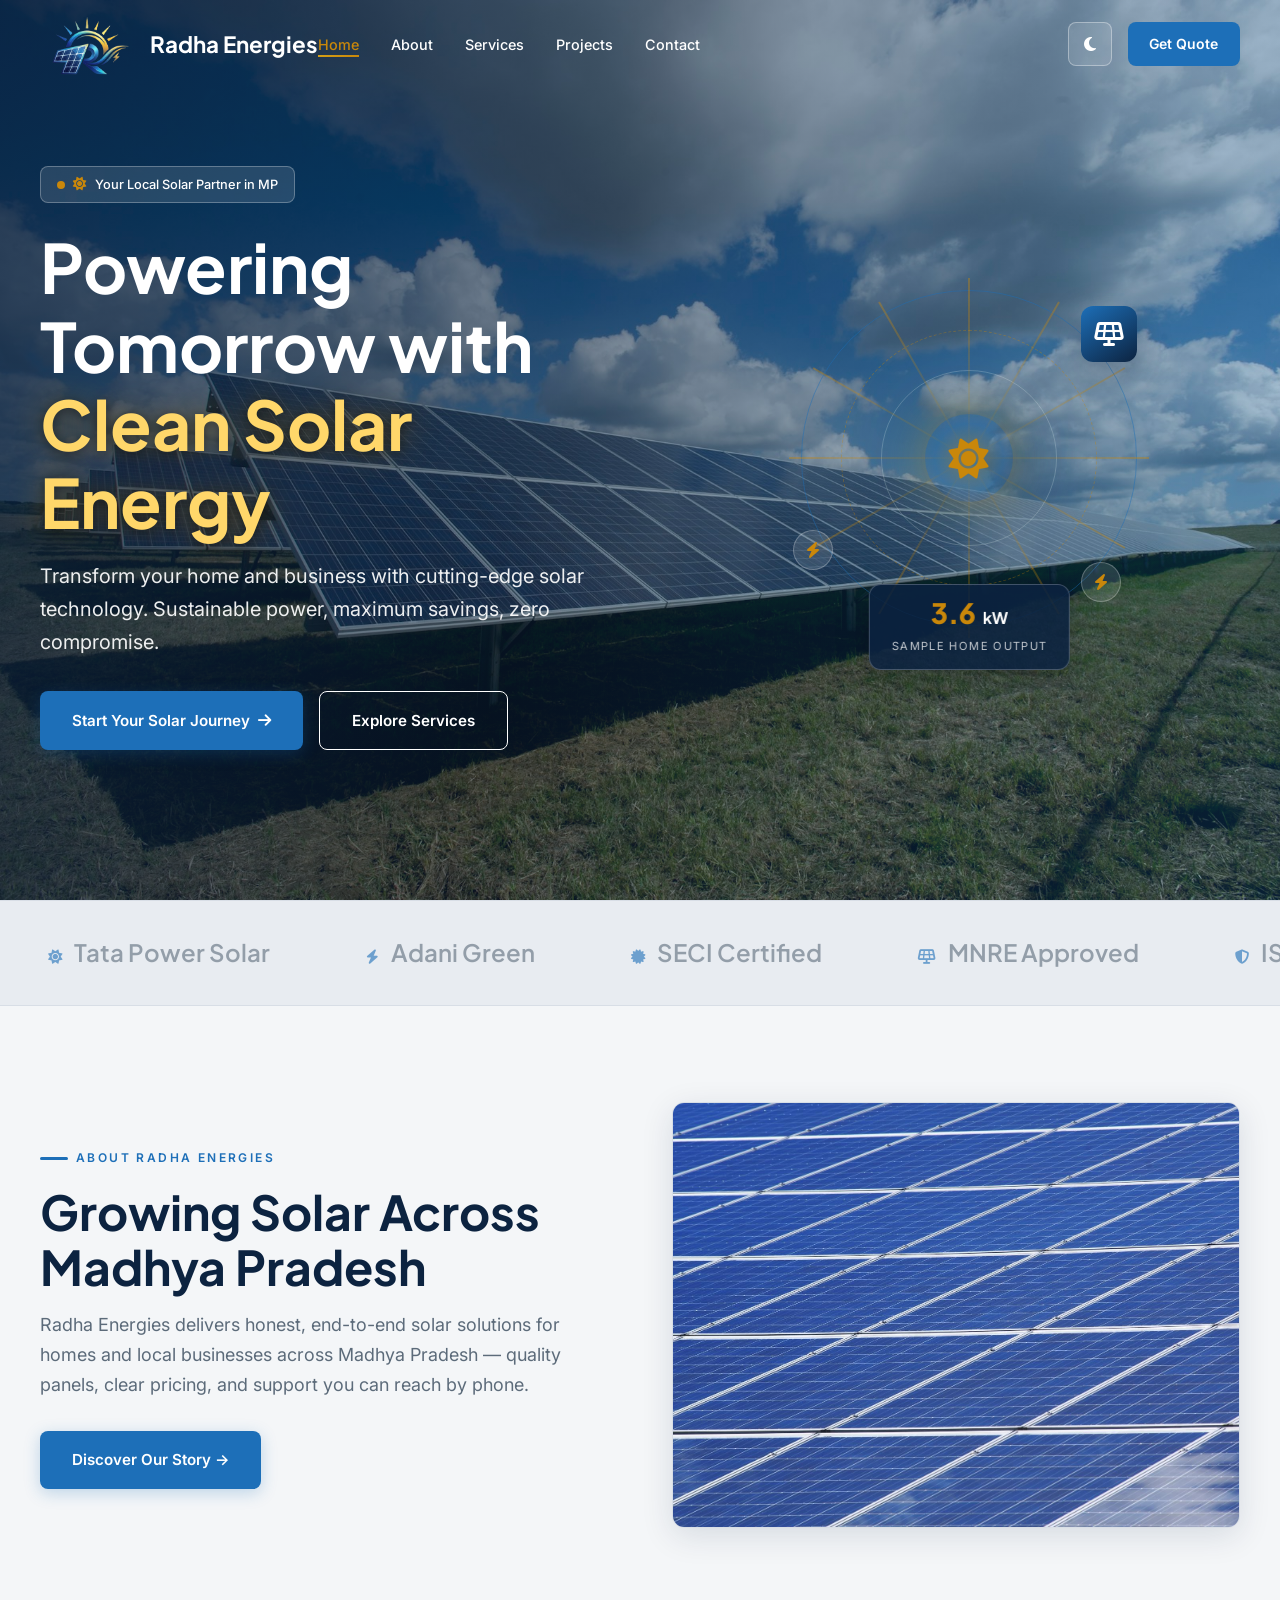
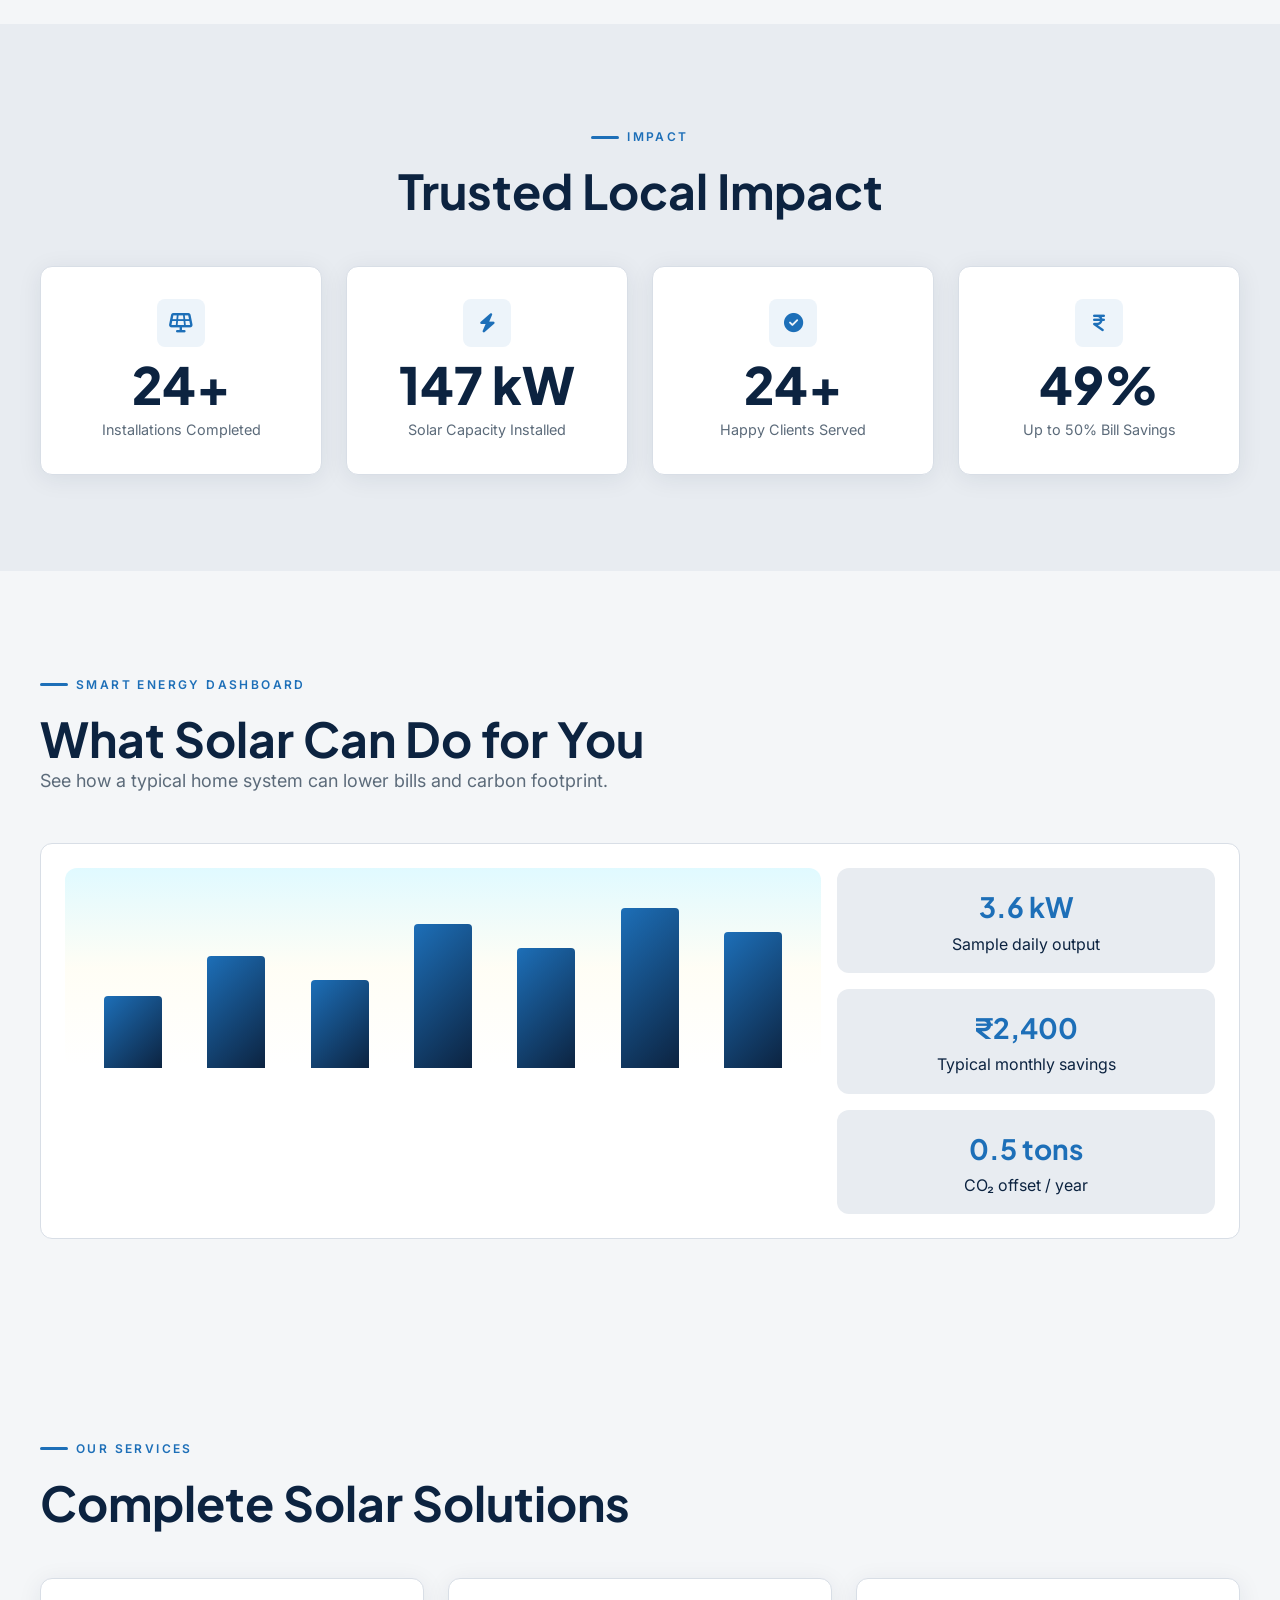
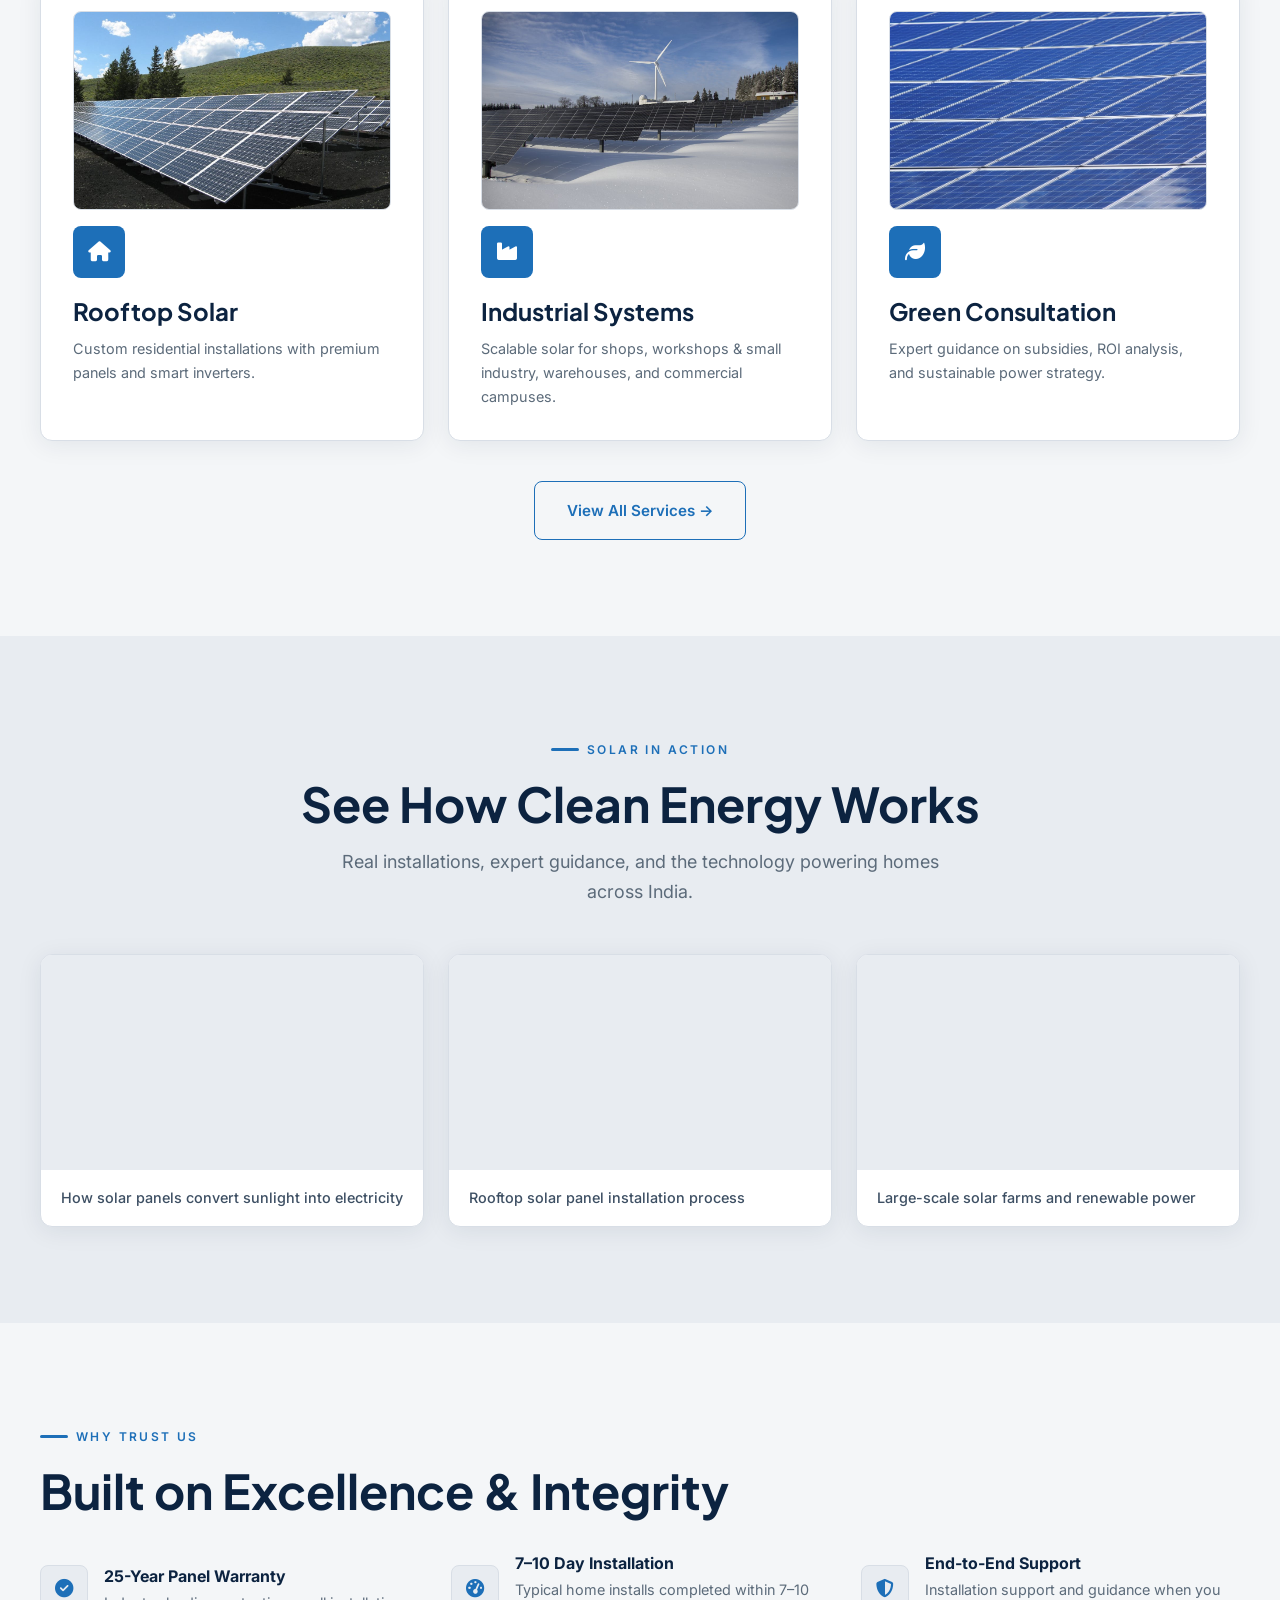
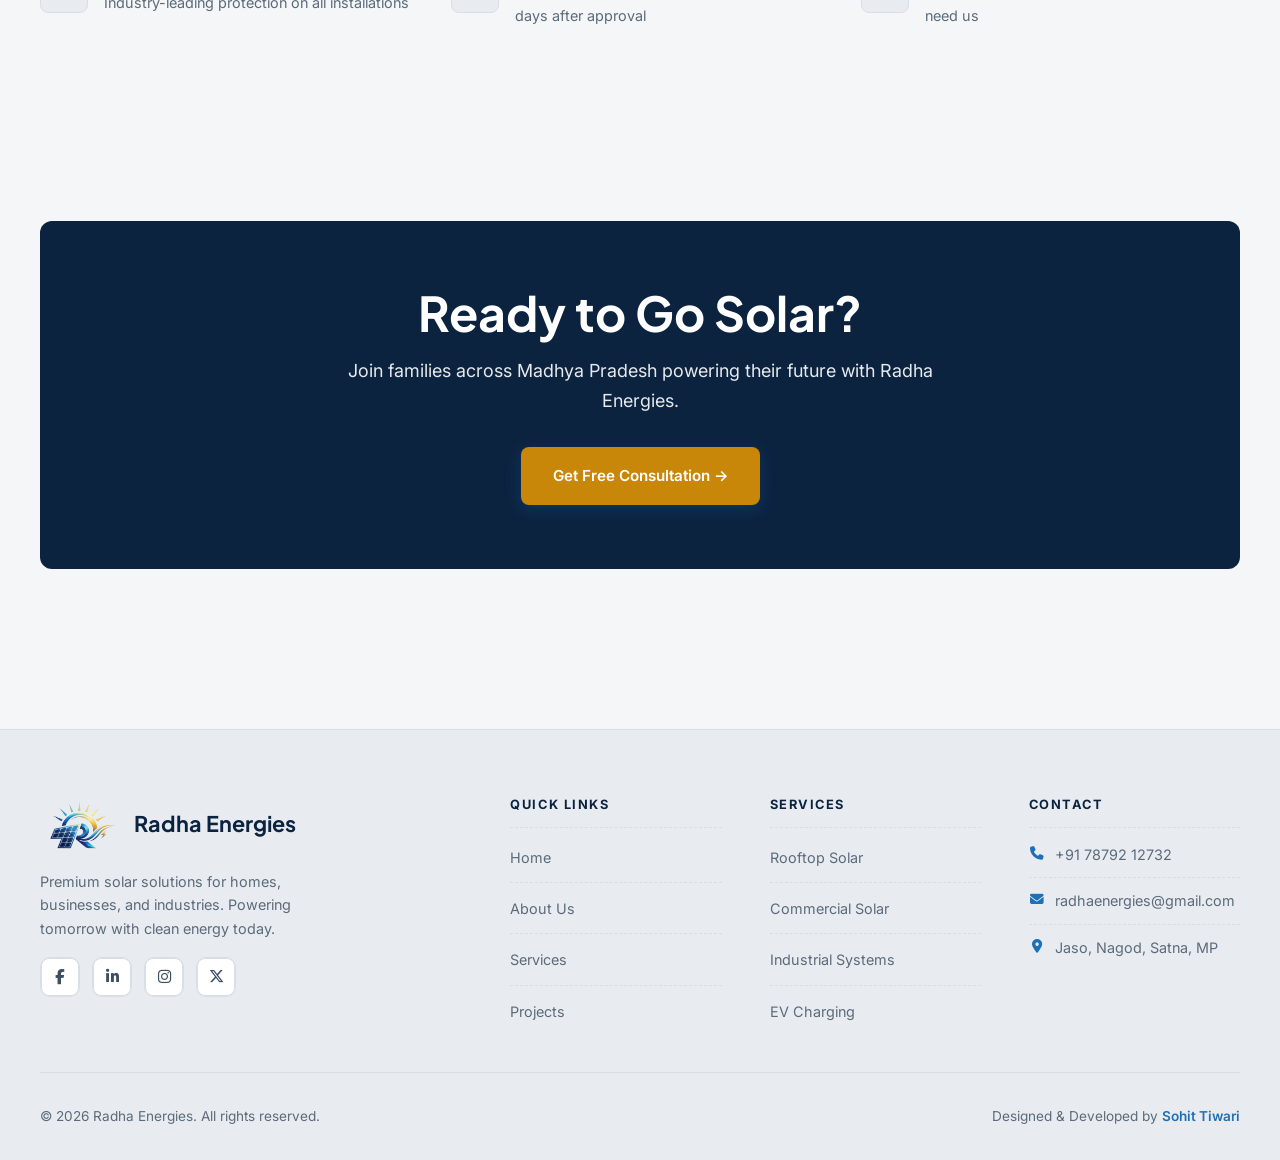
==== commit 4d5d67bd: "Initial commit" ====
--- a/index.html
+++ b/index.html
@@ -2,7 +2,7 @@
 <html lang="en" data-theme="light">
 <head>
   <meta charset="UTF-8">
-  <meta name="viewport" content="width=device-width, initial-scale=1.0">
+  <meta name="viewport" content="width=device-width, initial-scale=1.0, viewport-fit=cover">
   <meta name="description" content="Radha Energies — Premium solar panel installation, rooftop solar, industrial systems & green energy consultation. Powering tomorrow with clean solar energy.">
   <meta name="keywords" content="solar energy, solar panels, rooftop solar, renewable energy, Radha Energies">
   <title>Radha Energies | Clean Solar Energy Solutions</title>
@@ -18,31 +18,29 @@
 <body>
   <div class="page-transition" aria-hidden="true"></div>
 
-  <div class="loader" aria-label="Loading">
-    <div class="loader-rays"></div>
-    <img src="assets/logo.png" alt="Radha Energies" class="loader-logo" width="120" height="120">
-    <div class="loader-ring"></div>
-    <p class="loader-text">Harnessing Solar Power</p>
-  </div>
-
-
   <header class="header">
     <nav class="nav container">
       <a href="index.html" class="logo-link">
         <img src="assets/logo.png" alt="Radha Energies Logo" class="logo-img" width="72" height="72">
         <span class="logo-text">Radha Energies</span>
       </a>
-      <ul class="nav-links">
-        <li><a href="index.html" class="active">Home</a></li>
-        <li><a href="about.html">About</a></li>
-        <li><a href="services.html">Services</a></li>
-        <li><a href="projects.html">Projects</a></li>
-        <li><a href="contact.html">Contact</a></li>
+      <ul class="nav-links" id="nav-menu">
+        <li><a href="index.html" class="active"><i class="fa-solid fa-house" aria-hidden="true"></i><span>Home</span></a></li>
+        <li><a href="about.html"><i class="fa-solid fa-circle-info" aria-hidden="true"></i><span>About</span></a></li>
+        <li><a href="services.html"><i class="fa-solid fa-solar-panel" aria-hidden="true"></i><span>Services</span></a></li>
+        <li><a href="projects.html"><i class="fa-solid fa-building" aria-hidden="true"></i><span>Projects</span></a></li>
+        <li><a href="contact.html"><i class="fa-solid fa-envelope" aria-hidden="true"></i><span>Contact</span></a></li>
+        <li class="nav-cta-mobile-wrap">
+          <a href="contact.html" class="nav-cta-mobile">
+            <i class="fa-solid fa-bolt" aria-hidden="true"></i>
+            <span>Get Free Quote</span>
+          </a>
+        </li>
       </ul>
       <div class="nav-actions">
         <button class="theme-toggle" type="button" aria-label="Toggle theme"><i class="fa-solid fa-moon"></i></button>
         <a href="contact.html" class="nav-cta">Get Quote</a>
-        <button class="menu-toggle" type="button" aria-label="Menu"><span></span><span></span><span></span></button>
+        <button class="menu-toggle" type="button" aria-label="Open menu" aria-expanded="false" aria-controls="nav-menu"><span></span><span></span><span></span></button>
       </div>
     </nav>
   </header>
@@ -52,7 +50,7 @@
       <div class="hero-bg hero-bg--media"></div>
       <div class="container hero-grid">
         <div class="hero-content">
-          <div class="hero-badge"><span class="dot"></span><span class="icon-wrap icon-wrap--badge"><i class="fa-solid fa-sun" aria-hidden="true"></i></span> India's Trusted Solar Partner</div>
+          <div class="hero-badge"><span class="dot"></span><span class="icon-wrap icon-wrap--badge"><i class="fa-solid fa-sun" aria-hidden="true"></i></span> Your Local Solar Partner in MP</div>
           <h1>Powering Tomorrow with <span>Clean Solar Energy</span></h1>
           <p class="hero-tagline">Transform your home and business with cutting-edge solar technology. Sustainable power, maximum savings, zero compromise.</p>
           <div class="hero-btns">
@@ -62,6 +60,7 @@
         </div>
         <div class="hero-energy-visual" aria-hidden="true">
           <div class="hero-energy-scene">
+            <div class="hero-energy-orbit">
             <div class="hero-energy-ring hero-energy-ring--1"></div>
             <div class="hero-energy-ring hero-energy-ring--2"></div>
             <div class="hero-energy-ring hero-energy-ring--3"></div>
@@ -72,10 +71,11 @@
             <div class="hero-bolt-float hero-bolt-float--2"><i class="fa-solid fa-bolt" aria-hidden="true"></i></div>
             <div class="hero-orbit-dot hero-orbit-dot--1"></div>
             <div class="hero-orbit-dot hero-orbit-dot--2"></div>
+            </div>
             <div class="hero-energy-stat">
-              <span class="hero-energy-value" data-hero-kw>12.4</span>
+              <span class="hero-energy-value" data-hero-kw>3.6</span>
               <span class="hero-energy-unit">kW</span>
-              <span class="hero-energy-label">Live solar output</span>
+              <span class="hero-energy-label">Sample home output</span>
             </div>
           </div>
         </div>
@@ -103,8 +103,8 @@
       <div class="container split-grid">
         <div class="reveal-left">
           <span class="section-label">About Radha Energies</span>
-          <h2>Leading India's Renewable Revolution</h2>
-          <p class="lead" style="margin-top:1rem;">Radha Energies delivers end-to-end solar solutions — from residential rooftops to industrial megawatt plants. We combine premium technology with expert consultation to maximize your energy independence.</p>
+          <h2>Growing Solar Across Madhya Pradesh</h2>
+          <p class="lead" style="margin-top:1rem;">Radha Energies delivers honest, end-to-end solar solutions for homes and local businesses across Madhya Pradesh — quality panels, clear pricing, and support you can reach by phone.</p>
           <a href="about.html" class="btn btn-primary" style="margin-top:2rem;">Discover Our Story →</a>
         </div>
         <div class="intro-visual reveal-right parallax-layer" data-parallax="0.08">
@@ -119,24 +119,24 @@
       <div class="container">
         <div class="text-center reveal" style="text-align:center;margin-bottom:3rem;">
           <span class="section-label" style="justify-content:center;">Impact</span>
-          <h2>Energy Savings That Matter</h2>
+          <h2>Trusted Local Impact</h2>
         </div>
         <div class="stats-grid">
           <div class="glass-card stat-card reveal">
-            <span class="icon-wrap icon-wrap--stat"><i class="fa-solid fa-solar-panel" aria-hidden="true"></i></span><div class="stat-number" data-count="500" data-suffix="+">0</div>
-            <p class="stat-label">Projects Completed</p>
-          </div>
-          <div class="glass-card stat-card reveal">
-            <span class="icon-wrap icon-wrap--stat"><i class="fa-solid fa-bolt" aria-hidden="true"></i></span><div class="stat-number" data-count="50" data-suffix="MW">0</div>
-            <p class="stat-label">Clean Energy Generated</p>
-          </div>
-          <div class="glass-card stat-card reveal">
-            <span class="icon-wrap icon-wrap--stat"><i class="fa-solid fa-circle-check" aria-hidden="true"></i></span><div class="stat-number" data-count="98" data-suffix="%">0</div>
-            <p class="stat-label">Client Satisfaction</p>
-          </div>
-          <div class="glass-card stat-card reveal">
-            <span class="icon-wrap icon-wrap--stat"><i class="fa-solid fa-indian-rupee-sign" aria-hidden="true"></i></span><div class="stat-number" data-count="40" data-suffix="%">0</div>
-            <p class="stat-label">Average Bill Reduction</p>
+            <span class="icon-wrap icon-wrap--stat"><i class="fa-solid fa-solar-panel" aria-hidden="true"></i></span><div class="stat-number" data-count="25" data-suffix="+">0</div>
+            <p class="stat-label">Installations Completed</p>
+          </div>
+          <div class="glass-card stat-card reveal">
+            <span class="icon-wrap icon-wrap--stat"><i class="fa-solid fa-bolt" aria-hidden="true"></i></span><div class="stat-number" data-count="150" data-suffix=" kW">0</div>
+            <p class="stat-label">Solar Capacity Installed</p>
+          </div>
+          <div class="glass-card stat-card reveal">
+            <span class="icon-wrap icon-wrap--stat"><i class="fa-solid fa-circle-check" aria-hidden="true"></i></span><div class="stat-number" data-count="25" data-suffix="+">0</div>
+            <p class="stat-label">Happy Clients Served</p>
+          </div>
+          <div class="glass-card stat-card reveal">
+            <span class="icon-wrap icon-wrap--stat"><i class="fa-solid fa-indian-rupee-sign" aria-hidden="true"></i></span><div class="stat-number" data-count="50" data-suffix="%">0</div>
+            <p class="stat-label">Up to 50% Bill Savings</p>
           </div>
         </div>
       </div>
@@ -146,8 +146,8 @@
       <div class="container">
         <div class="reveal" style="margin-bottom:3rem;">
           <span class="section-label">Smart Energy Dashboard</span>
-          <h2>Real-Time Solar Performance</h2>
-          <p class="lead">Monitor generation, savings, and carbon offset with our AI-inspired energy analytics.</p>
+          <h2>What Solar Can Do for You</h2>
+          <p class="lead">See how a typical home system can lower bills and carbon footprint.</p>
         </div>
         <div class="dashboard-preview reveal">
           <div class="dashboard-chart">
@@ -162,9 +162,9 @@
             </div>
           </div>
           <div style="display:flex;flex-direction:column;gap:1rem;">
-            <div class="dashboard-metric"><strong>12.4 kW</strong>Today's Output</div>
-            <div class="dashboard-metric"><strong>₹8,420</strong>Monthly Savings</div>
-            <div class="dashboard-metric"><strong>2.1 tons</strong>CO₂ Offset</div>
+            <div class="dashboard-metric"><strong>3.6 kW</strong>Sample daily output</div>
+            <div class="dashboard-metric"><strong>₹2,400</strong>Typical monthly savings</div>
+            <div class="dashboard-metric"><strong>0.5 tons</strong>CO₂ offset / year</div>
           </div>
         </div>
       </div>
@@ -187,7 +187,7 @@
             <img class="service-thumb" src="assets/service-industrial.jpg" alt="Industrial solar panel farm" width="400" height="250" loading="lazy">
             <span class="icon-wrap icon-wrap--service"><i class="fa-solid fa-industry" aria-hidden="true"></i></span>
             <h3>Industrial Systems</h3>
-            <p style="color:var(--text-muted);margin-top:0.75rem;font-size:0.9rem;">Megawatt-scale solar for factories, warehouses, and commercial campuses.</p>
+            <p style="color:var(--text-muted);margin-top:0.75rem;font-size:0.9rem;">Scalable solar for shops, workshops & small industry, warehouses, and commercial campuses.</p>
           </div>
           <div class="glass-card reveal">
             <img class="service-thumb" src="assets/about-solar.jpg" alt="Solar energy consultation" width="400" height="250" loading="lazy">
@@ -212,19 +212,19 @@
         <div class="media-grid">
           <article class="media-card media-card--video reveal">
             <div class="video-embed">
-              <iframe src="https://www.youtube.com/embed/xKxrkGTscVI" title="How solar panels work" allow="accelerometer; autoplay; clipboard-write; encrypted-media; gyroscope; picture-in-picture" allowfullscreen loading="lazy"></iframe>
+              <iframe src="https://www.youtube-nocookie.com/embed/xKxrkht7CpY?rel=0&modestbranding=1" title="How solar panels work" allow="accelerometer; autoplay; clipboard-write; encrypted-media; gyroscope; picture-in-picture; web-share" referrerpolicy="strict-origin-when-cross-origin" allowfullscreen loading="lazy"></iframe>
             </div>
             <p class="media-card-caption">How solar panels convert sunlight into electricity</p>
           </article>
           <article class="media-card media-card--video reveal">
             <div class="video-embed">
-              <iframe src="https://www.youtube.com/embed/yEv0DCY0BCQ" title="Rooftop solar installation" allow="accelerometer; autoplay; clipboard-write; encrypted-media; gyroscope; picture-in-picture" allowfullscreen loading="lazy"></iframe>
+              <iframe src="https://www.youtube-nocookie.com/embed/jSa1tvrrFZg?rel=0&modestbranding=1" title="Rooftop solar installation" allow="accelerometer; autoplay; clipboard-write; encrypted-media; gyroscope; picture-in-picture; web-share" referrerpolicy="strict-origin-when-cross-origin" allowfullscreen loading="lazy"></iframe>
             </div>
             <p class="media-card-caption">Rooftop solar panel installation process</p>
           </article>
           <article class="media-card media-card--video reveal">
             <div class="video-embed">
-              <iframe src="https://www.youtube.com/embed/1kUE0BZtTRc" title="Solar farm and renewable energy" allow="accelerometer; autoplay; clipboard-write; encrypted-media; gyroscope; picture-in-picture" allowfullscreen loading="lazy"></iframe>
+              <iframe src="https://www.youtube-nocookie.com/embed/1kUE0BZtTRc?rel=0&modestbranding=1" title="Solar farm and renewable energy" allow="accelerometer; autoplay; clipboard-write; encrypted-media; gyroscope; picture-in-picture; web-share" referrerpolicy="strict-origin-when-cross-origin" allowfullscreen loading="lazy"></iframe>
             </div>
             <p class="media-card-caption">Large-scale solar farms and renewable power</p>
           </article>
@@ -245,11 +245,11 @@
           </div>
           <div class="trust-item reveal">
             <span class="icon-wrap icon-wrap--trust"><i class="fa-solid fa-gauge-high" aria-hidden="true"></i></span>
-            <div><strong>48-Hour Installation</strong><br><span style="color:var(--text-muted);font-size:0.9rem;">Fast, professional deployment for residential projects</span></div>
+            <div><strong>7–10 Day Installation</strong><br><span style="color:var(--text-muted);font-size:0.9rem;">Typical home installs completed within 7–10 days after approval</span></div>
           </div>
           <div class="trust-item reveal">
             <span class="icon-wrap icon-wrap--trust"><i class="fa-solid fa-shield-halved" aria-hidden="true"></i></span>
-            <div><strong>End-to-End Support</strong><br><span style="color:var(--text-muted);font-size:0.9rem;">Maintenance, monitoring, and 24/7 customer care</span></div>
+            <div><strong>End-to-End Support</strong><br><span style="color:var(--text-muted);font-size:0.9rem;">Installation support and guidance when you need us</span></div>
           </div>
         </div>
       </div>
@@ -259,7 +259,7 @@
       <div class="container">
         <div class="cta-banner reveal">
           <h2 style="position:relative;z-index:1;">Ready to Go Solar?</h2>
-          <p class="lead" style="margin:1rem auto 2rem;position:relative;z-index:1;">Join hundreds of satisfied customers powering their future with Radha Energies.</p>
+          <p class="lead" style="margin:1rem auto 2rem;position:relative;z-index:1;">Join families across Madhya Pradesh powering their future with Radha Energies.</p>
           <a href="contact.html" class="btn btn-primary" style="position:relative;z-index:1;">Get Free Consultation →</a>
         </div>
       </div>
--- a/css/main.css
+++ b/css/main.css
@@ -70,7 +70,11 @@
 }
 
 *, *::before, *::after { box-sizing: border-box; margin: 0; padding: 0; }
-html { scroll-behavior: smooth; }
+html {
+  scroll-behavior: smooth;
+  -webkit-text-size-adjust: 100%;
+  text-size-adjust: 100%;
+}
 body {
   font-family: var(--font-body);
   background-color: var(--bg-page);
@@ -80,6 +84,7 @@
   transition: background 0.3s, color 0.3s;
   -webkit-font-smoothing: antialiased;
 }
+body.nav-open { overflow: hidden; }
 main, .footer { position: relative; z-index: 1; }
 
 img { max-width: 100%; height: auto; display: block; }
@@ -87,8 +92,12 @@
 ul { list-style: none; }
 button { font-family: inherit; cursor: pointer; border: none; background: none; }
 input, textarea, select { font-family: inherit; }
-
-.container { width: min(1200px, 92vw); margin-inline: auto; }
+a, button { -webkit-tap-highlight-color: transparent; }
+
+.container {
+  width: min(1200px, 100% - clamp(1.25rem, 5vw, 2.5rem));
+  margin-inline: auto;
+}
 .section { padding-block: var(--section-pad); position: relative; }
 .section-label {
   display: inline-flex;
@@ -113,38 +122,6 @@
 h2 { font-size: clamp(2rem, 4vw, 3rem); }
 h3 { font-size: clamp(1.25rem, 2vw, 1.5rem); }
 p.lead { font-size: 1.125rem; color: var(--text-muted); max-width: 600px; }
-
-/* Loader */
-.loader {
-  position: fixed;
-  inset: 0;
-  z-index: 10000;
-  background: var(--deep-navy);
-  display: flex;
-  flex-direction: column;
-  align-items: center;
-  justify-content: center;
-  gap: 2rem;
-  transition: opacity 0.8s, visibility 0.8s;
-}
-.loader.hidden { opacity: 0; visibility: hidden; pointer-events: none; }
-.loader-logo { width: 120px; animation: loaderPulse 1.5s ease-in-out infinite; }
-.loader-ring {
-  width: 48px;
-  height: 48px;
-  border: 3px solid var(--border);
-  border-top-color: var(--color-accent);
-  border-radius: 50%;
-  animation: spin 0.8s linear infinite;
-}
-.loader-rays { display: none; }
-.loader-text {
-  font-family: var(--font-display);
-  font-size: 0.875rem;
-  letter-spacing: 0.3em;
-  text-transform: uppercase;
-  color: var(--text-muted);
-}
 
 /* Particles canvas */
 #particles-canvas {
@@ -206,6 +183,12 @@
   align-items: center;
   gap: 2rem;
 }
+.nav-links > li > a > i {
+  display: none;
+}
+.nav-cta-mobile-wrap {
+  display: none;
+}
 .nav-links a {
   font-size: 0.9rem;
   font-weight: 500;
@@ -227,10 +210,18 @@
 .nav-links a.active::after { width: 100%; }
 .nav-links a:hover,
 .nav-links a.active { color: var(--color-accent); }
-.nav-actions { display: flex; align-items: center; gap: 1rem; }
+.nav-actions {
+  display: flex;
+  align-items: center;
+  gap: 1rem;
+  flex-shrink: 0;
+  margin-left: auto;
+}
 .theme-toggle {
   width: 44px;
   height: 44px;
+  min-width: 44px;
+  min-height: 44px;
   border-radius: 50%;
   background: var(--glass-bg);
   border: 1px solid var(--glass-border);
@@ -238,11 +229,21 @@
   align-items: center;
   justify-content: center;
   font-size: 1.25rem;
+  color: var(--color-primary);
   transition: var(--transition);
+  flex-shrink: 0;
+}
+.theme-toggle i {
+  color: inherit;
+  pointer-events: none;
 }
 .theme-toggle:hover {
   border-color: var(--electric-blue);
   box-shadow: var(--neon-glow);
+  transform: scale(1.05);
+}
+.theme-toggle {
+  transition: transform 0.3s ease, border-color 0.3s ease, box-shadow 0.3s ease;
 }
 .nav-cta {
   padding: 0.65rem 1.35rem;
@@ -251,27 +252,190 @@
   color: var(--white);
   font-weight: 600;
   font-size: 0.875rem;
-  transition: var(--transition);
-}
+  position: relative;
+  overflow: hidden;
+  transition:
+    transform 0.35s cubic-bezier(0.22, 1, 0.36, 1),
+    box-shadow 0.35s ease,
+    background 0.35s ease;
+}
+.nav-cta::before {
+  content: "";
+  position: absolute;
+  inset: 0;
+  background: linear-gradient(90deg, transparent, rgba(255, 255, 255, 0.3), transparent);
+  transform: translateX(-100%);
+  transition: transform 0.5s ease;
+}
+.nav-cta:hover::before { transform: translateX(100%); }
 .nav-cta:hover {
   background: var(--color-accent-hover);
-  transform: translateY(-1px);
-  box-shadow: var(--shadow-soft);
+  transform: translateY(-2px) scale(1.03);
+  box-shadow: 0 8px 20px rgba(29, 111, 184, 0.3);
+}
+.nav-cta:active {
+  transform: translateY(0) scale(0.98);
 }
 .menu-toggle {
   display: none;
   flex-direction: column;
-  gap: 5px;
-  width: 28px;
+  align-items: center;
+  justify-content: center;
+  gap: 6px;
+  width: 48px;
+  height: 48px;
+  min-width: 48px;
+  min-height: 48px;
+  padding: 0;
+  margin: 0;
+  border-radius: var(--radius);
+  background: var(--glass-bg);
+  border: 1px solid var(--glass-border);
+  z-index: 2;
+  flex-shrink: 0;
+  -webkit-tap-highlight-color: transparent;
 }
 .menu-toggle span {
   display: block;
-  height: 2px;
+  height: 2.5px;
+  width: 26px;
   background: var(--text-primary);
   border-radius: 2px;
-  transition: var(--transition);
-}
-
+  transition: transform 0.3s ease, opacity 0.3s ease, background 0.3s ease;
+}
+.menu-toggle.active span:nth-child(1) {
+  transform: translateY(8.5px) rotate(45deg);
+}
+.menu-toggle.active span:nth-child(2) {
+  opacity: 0;
+}
+.menu-toggle.active span:nth-child(3) {
+  transform: translateY(-8.5px) rotate(-45deg);
+}
+body:has(.hero--banner, .page-hero) .header:not(.scrolled):not(.menu-open) .menu-toggle {
+  background: rgba(255, 255, 255, 0.14);
+  border-color: rgba(255, 255, 255, 0.35);
+}
+body:has(.hero--banner, .page-hero) .header:not(.scrolled):not(.menu-open) .menu-toggle span {
+  background: #fff;
+}
+
+/* Mobile nav backdrop + panel (panel is portaled to body via JS) */
+.nav-backdrop {
+  position: fixed;
+  inset: 0;
+  z-index: 9998;
+  background: rgba(12, 35, 64, 0.55);
+  opacity: 0;
+  visibility: hidden;
+  pointer-events: none;
+  transition: opacity 0.3s ease, visibility 0.3s ease;
+}
+.nav-backdrop.is-visible {
+  opacity: 1;
+  visibility: visible;
+  pointer-events: auto;
+}
+body > .nav-links.nav-mobile-panel {
+  position: fixed;
+  top: var(--nav-height);
+  left: 0;
+  right: 0;
+  bottom: 0;
+  width: 100%;
+  max-width: 100vw;
+  height: calc(100vh - var(--nav-height));
+  height: calc(100dvh - var(--nav-height));
+  z-index: 9999;
+  display: flex;
+  flex-direction: column;
+  align-items: stretch;
+  gap: 0;
+  margin: 0;
+  padding: 0;
+  list-style: none;
+  background: var(--bg-surface);
+  box-shadow: -12px 0 48px rgba(12, 35, 64, 0.22);
+  transform: translateX(100%);
+  transition: transform 0.35s cubic-bezier(0.22, 1, 0.36, 1);
+  pointer-events: none;
+  overflow: hidden;
+  -webkit-overflow-scrolling: touch;
+}
+body > .nav-links.nav-mobile-panel.open {
+  transform: translateX(0);
+  pointer-events: auto;
+  overflow-y: auto;
+}
+body > .nav-links.nav-mobile-panel::before {
+  content: "Menu";
+  display: block;
+  padding: 1.25rem 1.5rem 0.75rem;
+  font-family: var(--font-display);
+  font-size: 0.7rem;
+  font-weight: 700;
+  letter-spacing: 0.2em;
+  text-transform: uppercase;
+  color: var(--text-muted);
+  border-bottom: 1px solid var(--border);
+  flex-shrink: 0;
+}
+body > .nav-links.nav-mobile-panel > li:not(.nav-cta-mobile-wrap) {
+  flex-shrink: 0;
+  border-bottom: 1px solid var(--border-light);
+}
+body > .nav-links.nav-mobile-panel > li > a:not(.nav-cta-mobile) {
+  display: flex;
+  align-items: center;
+  gap: 0.85rem;
+  padding: 1.05rem 1.5rem;
+  font-size: 1.05rem;
+  font-weight: 500;
+  color: var(--text-primary) !important;
+}
+body > .nav-links.nav-mobile-panel > li > a:not(.nav-cta-mobile) i {
+  display: inline-flex !important;
+  align-items: center;
+  justify-content: center;
+  width: 2.25rem;
+  height: 2.25rem;
+  border-radius: var(--radius);
+  background: var(--bg-muted);
+  color: var(--color-accent);
+  font-size: 0.95rem;
+  flex-shrink: 0;
+}
+body > .nav-links.nav-mobile-panel > li > a:not(.nav-cta-mobile).active {
+  font-weight: 600;
+  color: var(--color-accent) !important;
+  background: rgba(29, 111, 184, 0.1);
+  border-left: 3px solid var(--color-accent);
+  padding-left: calc(1.5rem - 3px);
+}
+body > .nav-links.nav-mobile-panel > li > a::after {
+  display: none;
+}
+body > .nav-links.nav-mobile-panel .nav-cta-mobile-wrap {
+  display: block;
+  margin-top: auto;
+  padding: 1.25rem 1.5rem calc(1.5rem + env(safe-area-inset-bottom, 0));
+  border-top: 1px solid var(--border);
+  flex-shrink: 0;
+}
+[data-theme="dark"] body > .nav-links.nav-mobile-panel {
+  background: var(--bg-surface);
+  box-shadow: -12px 0 48px rgba(0, 0, 0, 0.45);
+}
+[data-theme="dark"] body > .nav-links.nav-mobile-panel::before {
+  color: var(--text-muted);
+  border-color: var(--border);
+}
+[data-theme="dark"] body > .nav-links.nav-mobile-panel > li:not(.nav-cta-mobile-wrap) {
+  border-color: var(--border);
+}
+[data-theme="dark"] body > .nav-links.nav-mobile-panel > li > a:not(.nav-cta-mobile) i {
+  background: var(--bg-muted);
+}
 /* Buttons */
 .btn {
   display: inline-flex;
@@ -282,51 +446,101 @@
   border-radius: var(--radius);
   font-weight: 600;
   font-size: 0.95rem;
-  transition: var(--transition);
   position: relative;
   overflow: hidden;
+  isolation: isolate;
+  cursor: pointer;
+  transition:
+    transform 0.35s cubic-bezier(0.22, 1, 0.36, 1),
+    box-shadow 0.35s ease,
+    background 0.35s ease,
+    border-color 0.35s ease,
+    color 0.35s ease;
+}
+.btn > * {
+  position: relative;
+  z-index: 2;
+}
+.btn:active {
+  transform: translateY(0) scale(0.97);
+  transition-duration: 0.1s;
+}
+.btn:focus-visible {
+  outline: 2px solid var(--color-accent);
+  outline-offset: 3px;
 }
 .btn-primary {
   background: var(--color-accent);
   color: var(--white);
+  box-shadow: 0 4px 16px rgba(29, 111, 184, 0.25);
 }
 .btn-primary::before {
   content: "";
   position: absolute;
   inset: 0;
-  background: linear-gradient(90deg, transparent, rgba(255,255,255,0.4), transparent);
+  z-index: 1;
+  background: linear-gradient(90deg, transparent, rgba(255, 255, 255, 0.35), transparent);
   transform: translateX(-100%);
-  transition: transform 0.6s;
+  transition: transform 0.55s ease;
+}
+.btn-primary::after {
+  content: "";
+  position: absolute;
+  inset: 0;
+  z-index: 0;
+  background: linear-gradient(135deg, rgba(255, 255, 255, 0.12) 0%, transparent 50%);
+  opacity: 0;
+  transition: opacity 0.35s ease;
 }
 .btn-primary:hover::before { transform: translateX(100%); }
+.btn-primary:hover::after { opacity: 1; }
 .btn-primary:hover {
   background: var(--color-accent-hover);
-  transform: translateY(-2px);
-  box-shadow: var(--shadow-md);
+  transform: translateY(-3px);
+  box-shadow: 0 12px 28px rgba(29, 111, 184, 0.35);
 }
 .btn-outline {
   border: 1.5px solid var(--color-accent);
   color: var(--color-accent);
   background: transparent;
 }
+.btn-outline::before {
+  content: "";
+  position: absolute;
+  inset: 0;
+  z-index: 0;
+  background: var(--color-accent);
+  transform: scaleX(0);
+  transform-origin: left center;
+  transition: transform 0.4s cubic-bezier(0.22, 1, 0.36, 1);
+}
 .btn-outline:hover {
-  background: rgba(29, 111, 184, 0.06);
-  transform: translateY(-2px);
-}
-
-/* Glass cards */
+  color: var(--white);
+  border-color: var(--color-accent);
+  transform: translateY(-3px);
+  box-shadow: 0 8px 24px rgba(29, 111, 184, 0.2);
+}
+.btn-outline:hover::before {
+  transform: scaleX(1);
+}
+.hero--banner .btn-outline::before {
+  background: rgba(255, 255, 255, 0.2);
+}
+.hero--banner .btn-outline:hover::before {
+  transform: scaleX(1);
+}
+
+/* Glass cards — hover motion in animations.css */
 .glass-card {
   background: var(--bg-surface);
   border: 1px solid var(--border);
   border-radius: var(--radius-lg);
   padding: 2rem;
-  transition: var(--transition);
   box-shadow: var(--shadow-soft);
 }
 .glass-card:hover {
   border-color: var(--color-accent);
   box-shadow: var(--shadow-md);
-  transform: translateY(-4px);
 }
 
 /* Hero */
@@ -341,13 +555,35 @@
 .hero-bg {
   position: absolute;
   inset: 0;
-  background: var(--gradient-hero);
-  z-index: -2;
+  z-index: 0;
+  pointer-events: none;
 }
 .hero-bg--media {
-  background:
-    linear-gradient(105deg, rgba(12, 35, 64, 0.88) 0%, rgba(12, 35, 64, 0.55) 42%, rgba(29, 111, 184, 0.35) 100%),
-    url("../assets/hero-rooftop.jpg") center / cover no-repeat;
+  background-color: #0c2340;
+  background-image:
+    linear-gradient(
+      105deg,
+      rgba(12, 35, 64, 0.82) 0%,
+      rgba(12, 35, 64, 0.5) 45%,
+      rgba(29, 111, 184, 0.28) 100%
+    ),
+    url("../assets/hero-rooftop.jpg");
+  background-size: cover;
+  background-position: center;
+  background-repeat: no-repeat;
+}
+.hero--banner {
+  background-color: #0c2340;
+  min-height: max(100vh, 820px);
+  min-height: max(100dvh, 820px);
+  padding-bottom: clamp(4rem, 8vh, 6.5rem);
+}
+.hero--banner .container,
+.hero--banner .hero-grid,
+.hero--banner .hero-content,
+.hero--banner .hero-energy-visual {
+  position: relative;
+  z-index: 1;
 }
 .hero--banner .hero-grid {
   grid-template-columns: minmax(0, 1.1fr) minmax(0, 1fr);
@@ -371,7 +607,11 @@
   animation: fadeInUp 0.9s 0.15s cubic-bezier(0.22, 1, 0.36, 1) forwards;
 }
 .hero--banner h1 span {
-  color: var(--color-highlight);
+  color: #ffd76a;
+  text-shadow:
+    0 2px 12px rgba(0, 0, 0, 0.5),
+    0 0 32px rgba(201, 135, 10, 0.45);
+  -webkit-text-fill-color: #ffd76a;
 }
 .hero--banner .hero-tagline {
   animation: fadeInUp 0.9s 0.28s cubic-bezier(0.22, 1, 0.36, 1) forwards;
@@ -393,28 +633,100 @@
   color: #fff;
   border-color: #fff;
 }
-body:has(.hero--banner) .header:not(.scrolled) .logo-text,
-body:has(.hero--banner) .header:not(.scrolled) .nav-links a {
+@media (min-width: 769px) {
+  body:has(.hero--banner, .page-hero) .header:not(.scrolled) .nav-links a {
+    color: #fff;
+  }
+  body:has(.hero--banner, .page-hero) .header:not(.scrolled) .nav-links a:hover,
+  body:has(.hero--banner, .page-hero) .header:not(.scrolled) .nav-links a.active {
+    color: var(--color-highlight);
+  }
+}
+body:has(.hero--banner, .page-hero) .header:not(.scrolled) .logo-text {
   color: #fff;
 }
-body:has(.hero--banner) .header:not(.scrolled) .nav-links a:hover,
-body:has(.hero--banner) .header:not(.scrolled) .nav-links a.active {
+body:has(.hero--banner, .page-hero) .header:not(.scrolled):not(.menu-open) .theme-toggle {
+  color: #fff;
+  background: rgba(255, 255, 255, 0.12);
+  border-color: rgba(255, 255, 255, 0.35);
+}
+/* Header controls always visible when mobile menu is open */
+body.nav-open .header .theme-toggle,
+body.nav-open .header .menu-toggle,
+.header.menu-open .theme-toggle,
+.header.menu-open .menu-toggle {
+  color: var(--color-accent) !important;
+  background: var(--bg-muted) !important;
+  border-color: var(--border) !important;
+}
+body.nav-open .header .menu-toggle span,
+.header.menu-open .menu-toggle span {
+  background: var(--color-primary) !important;
+}
+[data-theme="dark"] body.nav-open .header .theme-toggle,
+[data-theme="dark"] .header.menu-open .theme-toggle,
+[data-theme="dark"] body.nav-open .header .menu-toggle,
+[data-theme="dark"] .header.menu-open .menu-toggle {
+  color: var(--color-highlight) !important;
+}
+[data-theme="dark"] body.nav-open .header .menu-toggle span,
+[data-theme="dark"] .header.menu-open .menu-toggle span {
+  background: var(--text-primary) !important;
+}
+.page-hero {
+  background-color: #0c2340;
+  color: #fff;
+}
+.page-hero .hero-bg--media {
+  background-color: #0c2340;
+  background-image:
+    linear-gradient(
+      105deg,
+      rgba(12, 35, 64, 0.82) 0%,
+      rgba(12, 35, 64, 0.5) 45%,
+      rgba(29, 111, 184, 0.28) 100%
+    ),
+    url("../assets/hero-rooftop.jpg");
+  background-size: cover;
+  background-position: center;
+  background-repeat: no-repeat;
+}
+.page-hero h1 {
+  color: #fff;
+}
+.page-hero .lead {
+  color: rgba(255, 255, 255, 0.92);
+}
+.page-hero .breadcrumb {
+  color: rgba(255, 255, 255, 0.75);
+}
+.page-hero .breadcrumb a {
+  color: rgba(255, 255, 255, 0.85);
+}
+.page-hero .breadcrumb a:hover {
   color: var(--color-highlight);
 }
-body:has(.hero--banner) .header:not(.scrolled) .theme-toggle {
-  color: #fff;
-  background: rgba(255, 255, 255, 0.1);
-  border-color: rgba(255, 255, 255, 0.35);
-}
-.page-hero .hero-bg--media {
-  background:
-    linear-gradient(180deg, rgba(248, 250, 251, 0.94) 0%, rgba(240, 243, 246, 0.9) 100%),
-    url("../assets/page-hero-bg.jpg") center / cover no-repeat;
+.page-hero .text-gradient {
+  color: #ffd76a;
+  -webkit-text-fill-color: #ffd76a;
+}
+.page-hero .container {
+  position: relative;
+  z-index: 1;
 }
 [data-theme="dark"] .page-hero .hero-bg--media {
-  background:
-    linear-gradient(180deg, rgba(12, 22, 36, 0.94) 0%, rgba(18, 30, 50, 0.92) 100%),
-    url("../assets/page-hero-bg.jpg") center / cover no-repeat;
+  background-color: #0c1624;
+  background-image:
+    linear-gradient(
+      105deg,
+      rgba(12, 22, 36, 0.88) 0%,
+      rgba(12, 22, 36, 0.55) 45%,
+      rgba(29, 111, 184, 0.3) 100%
+    ),
+    url("../assets/hero-rooftop.jpg");
+  background-size: cover;
+  background-position: center;
+  background-repeat: no-repeat;
 }
 .hero-gradient-orb,
 .hero-rays,
@@ -540,8 +852,17 @@
 .hero-energy-scene {
   position: relative;
   width: min(100%, 400px);
+  margin: 0 auto;
+  display: flex;
+  flex-direction: column;
+  align-items: center;
+  gap: 0.75rem;
+}
+.hero-energy-orbit {
+  position: relative;
+  width: min(100%, 340px);
   aspect-ratio: 1;
-  margin: 0 auto;
+  flex-shrink: 0;
 }
 .hero-energy-ring {
   position: absolute;
@@ -643,19 +964,48 @@
   animation: orbitCCW 13s linear infinite;
 }
 .hero-energy-stat {
-  position: absolute;
-  bottom: -8px;
-  left: 50%;
-  transform: translateX(-50%);
+  position: relative;
   text-align: center;
-  padding: 0.75rem 1.25rem;
+  padding: 0.85rem 1.35rem;
   border-radius: var(--radius-lg);
-  background: rgba(12, 35, 64, 0.75);
-  border: 1px solid rgba(255, 255, 255, 0.2);
-  backdrop-filter: blur(12px);
+  background: rgba(12, 35, 64, 0.88);
+  border: 1px solid rgba(255, 255, 255, 0.22);
+  backdrop-filter: blur(14px);
+  -webkit-backdrop-filter: blur(14px);
   white-space: nowrap;
   z-index: 4;
+  box-shadow: 0 12px 32px rgba(0, 0, 0, 0.25);
   animation: statFloat 4s ease-in-out infinite;
+}
+@media (min-width: 769px) {
+  .hero-energy-scene {
+    display: block;
+    position: relative;
+    width: min(100%, 400px);
+    aspect-ratio: auto;
+    padding-bottom: 0;
+  }
+  .hero-energy-orbit {
+    width: 100%;
+    max-width: none;
+    aspect-ratio: 1;
+  }
+  .hero-energy-stat {
+    position: absolute;
+    bottom: -12px;
+    left: 50%;
+    transform: translateX(-50%);
+    margin-top: 0;
+    width: auto;
+    max-width: none;
+    animation: statFloat 4s ease-in-out infinite;
+  }
+  .hero-bolt-float {
+    display: flex;
+  }
+  .hero-orbit-dot--2 {
+    display: block;
+  }
 }
 .hero-energy-value {
   font-family: var(--font-display);
@@ -793,10 +1143,7 @@
   grid-template-columns: repeat(3, 1fr);
   gap: 1.5rem;
 }
-/* Service icons → see icons.css (.icon-box--service) */
-.glass-card:hover .icon-box--service {
-  transform: scale(1.08) rotate(4deg);
-}
+/* Service icons → see icons.css & animations.css */
 
 /* Trust section */
 .trust-grid {
@@ -812,9 +1159,10 @@
 }
 /* Trust icons → icons.css */
 
-/* Page hero (inner pages) */
+/* Page hero (inner pages) — see .page-hero banner styles above */
 .page-hero {
-  padding: calc(var(--nav-height) + 4rem) 0 4rem;
+  padding: calc(var(--nav-height) + 5.5rem) 0 5.5rem;
+  min-height: clamp(320px, 42vh, 480px);
   text-align: center;
   position: relative;
   overflow: hidden;
@@ -1210,18 +1558,28 @@
   border-radius: 12px;
   position: relative;
   overflow: hidden;
-  transition: var(--transition);
+  isolation: isolate;
+  cursor: pointer;
+  box-shadow: 0 4px 16px rgba(29, 111, 184, 0.25);
+  transition:
+    transform 0.35s cubic-bezier(0.22, 1, 0.36, 1),
+    box-shadow 0.35s ease,
+    background 0.35s ease;
 }
 .btn-submit:hover {
-  box-shadow: 0 0 40px rgba(255, 213, 79, 0.5);
-  transform: translateY(-2px);
+  box-shadow: 0 8px 32px rgba(29, 111, 184, 0.4);
+  transform: translateY(-3px);
+}
+.btn-submit:active {
+  transform: translateY(0) scale(0.98);
 }
 .btn-submit::after {
   content: "";
   position: absolute;
   inset: -2px;
-  background: linear-gradient(90deg, transparent, rgba(255,255,255,0.5), transparent);
-  animation: shimmer 2s infinite;
+  z-index: 0;
+  background: linear-gradient(90deg, transparent, rgba(255, 255, 255, 0.45), transparent);
+  animation: shimmer 2.5s ease-in-out infinite;
 }
 .map-section {
   margin-top: 3rem;
@@ -1293,17 +1651,34 @@
   justify-content: center;
   gap: 0.5rem;
   font-weight: 600;
-  transition: var(--transition);
-}
+  position: relative;
+  overflow: hidden;
+  isolation: isolate;
+  transition:
+    transform 0.35s cubic-bezier(0.22, 1, 0.36, 1),
+    box-shadow 0.35s ease;
+}
+.quick-btn > * { position: relative; z-index: 2; }
 .quick-btn.whatsapp {
   background: #25d366;
   color: white;
+  box-shadow: 0 4px 16px rgba(37, 211, 102, 0.3);
 }
 .quick-btn.call {
   background: var(--gradient-blue);
   color: white;
-}
-.quick-btn:hover { transform: translateY(-3px); }
+  box-shadow: 0 4px 16px rgba(12, 35, 64, 0.25);
+}
+.quick-btn:hover {
+  transform: translateY(-4px) scale(1.02);
+  box-shadow: 0 12px 28px rgba(0, 0, 0, 0.15);
+}
+.quick-btn:active {
+  transform: translateY(-1px) scale(0.98);
+}
+.quick-btn:hover .icon-wrap--quick {
+  animation: iconPop 0.4s cubic-bezier(0.34, 1.56, 0.64, 1);
+}
 
 /* FAQ */
 .faq-list { max-width: 800px; margin-inline: auto; }
@@ -1645,42 +2020,517 @@
   display: none;
 }
 
-/* Responsive */
+/* Utility */
+.text-center { text-align: center; }
+.text-center .section-label { justify-content: center; }
+.text-center .lead { margin-inline: auto; }
+.stats-grid--2col { grid-template-columns: repeat(2, 1fr); }
+.bill-compare {
+  display: flex;
+  justify-content: space-between;
+  align-items: center;
+  gap: 1rem;
+  margin-bottom: 1.5rem;
+  flex-wrap: wrap;
+}
+.bill-compare__arrow {
+  font-size: 2rem;
+  flex-shrink: 0;
+}
+.bill-compare__after { text-align: right; }
+.bill-compare__amount {
+  font-size: clamp(1.5rem, 5vw, 2rem);
+  font-family: var(--font-display);
+}
+.bill-card { padding: 2rem; }
+@media (max-width: 768px) {
+  .bill-card { padding: 1.5rem; }
+}
+
+/* Responsive — tablet */
 @media (max-width: 1024px) {
-  .hero-grid, .split-grid, .contact-grid { grid-template-columns: 1fr; }
+  .hero-grid,
+  .split-grid,
+  .contact-grid {
+    grid-template-columns: 1fr;
+    gap: clamp(2rem, 4vw, 3rem);
+  }
+  .hero--banner .hero-grid {
+    grid-template-columns: 1fr;
+  }
   .hero--banner .hero-content { max-width: none; }
-  .hero-energy-visual { min-height: 300px; max-width: 340px; margin-inline: auto; }
-  .stats-grid { grid-template-columns: repeat(2, 1fr); }
-  .services-grid, .projects-grid, .media-grid { grid-template-columns: repeat(2, 1fr); }
+  .hero-energy-visual {
+    min-height: 280px;
+    max-width: min(340px, 100%);
+    margin-inline: auto;
+  }
+  .stats-grid,
+  .stats-grid--2col {
+    grid-template-columns: repeat(2, 1fr);
+  }
+  .services-grid,
+  .projects-grid,
+  .media-grid {
+    grid-template-columns: repeat(2, 1fr);
+  }
   .team-grid { grid-template-columns: repeat(2, 1fr); }
   .footer-grid { grid-template-columns: 1fr 1fr; }
   .trust-grid { grid-template-columns: 1fr; }
   .dashboard-preview { grid-template-columns: 1fr; }
-}
+  .service-page-grid { grid-template-columns: 1fr; }
+  .service-page-card {
+    grid-template-columns: auto 1fr;
+  }
+}
+
+/* Responsive — mobile */
 @media (max-width: 768px) {
-  :root { --nav-height: 80px; }
-  .header .logo-img { height: 56px; }
-  .header .logo-text { font-size: 1.15rem; }
-  .footer .logo-img { height: 52px; }
-  .nav-links, .nav-cta { display: none; }
+  :root {
+    --nav-height: 76px;
+    --section-pad: clamp(3rem, 10vw, 4.5rem);
+  }
+  .header {
+    padding-left: env(safe-area-inset-left, 0);
+    padding-right: env(safe-area-inset-right, 0);
+    overflow: visible;
+  }
+  .nav {
+    overflow: visible;
+    position: relative;
+  }
+  .header .logo-img { height: 52px; }
+  .header .logo-text { font-size: 1.1rem; }
+  .footer {
+    padding-left: env(safe-area-inset-left, 0);
+    padding-right: env(safe-area-inset-right, 0);
+    padding-bottom: calc(2rem + env(safe-area-inset-bottom, 0));
+  }
+  .footer .logo-img { height: 48px; }
+  .logo-link {
+    gap: 0.5rem;
+    min-width: 0;
+    flex: 1 1 auto;
+    max-width: calc(100% - 108px);
+  }
+  .header .logo-text {
+    display: none;
+  }
+  .nav {
+    gap: 0.5rem;
+    width: 100%;
+  }
+  .nav > .nav-links {
+    display: none !important;
+  }
+  .nav-actions .nav-cta { display: none; }
   .menu-toggle { display: flex; }
-  .nav-links.open {
+  .nav-actions {
+    display: flex !important;
+    align-items: center;
+    gap: 0.45rem;
+    flex: 0 0 auto;
+    margin-left: auto;
+    position: relative;
+    z-index: 10002;
+    opacity: 1;
+    visibility: visible;
+  }
+  .header {
+    z-index: 10000;
+  }
+  .header .theme-toggle,
+  .header .menu-toggle {
+    position: relative;
+    z-index: 1;
+  }
+
+  body.nav-open .header,
+  .header.menu-open {
+    background: var(--bg-surface);
+    backdrop-filter: blur(20px);
+    -webkit-backdrop-filter: blur(20px);
+    border-bottom: 1px solid var(--border);
+    box-shadow: var(--shadow-soft);
+  }
+  body.nav-open .header .logo-text,
+  .header.menu-open .logo-text {
+    color: var(--color-primary);
+  }
+  [data-theme="dark"] body.nav-open .header .logo-text,
+  [data-theme="dark"] .header.menu-open .logo-text {
+    color: var(--text-primary);
+  }
+
+  body > .nav-links.nav-mobile-panel > li > a:not(.nav-cta-mobile):hover {
+    color: var(--color-accent) !important;
+    background: rgba(29, 111, 184, 0.06);
+  }
+  .nav-cta-mobile {
+    display: flex !important;
+    align-items: center;
+    justify-content: center;
+    gap: 0.6rem;
+    width: 100%;
+    padding: 1.05rem 1.5rem;
+    border-radius: var(--radius);
+    background: linear-gradient(135deg, var(--color-accent) 0%, var(--color-primary) 100%) !important;
+    color: #ffffff !important;
+    -webkit-text-fill-color: #ffffff;
+    font-weight: 700;
+    font-size: 1rem !important;
+    line-height: 1.3;
+    text-align: center;
+    position: relative;
+    z-index: 1;
+    overflow: visible;
+    box-shadow: 0 6px 20px rgba(29, 111, 184, 0.35);
+    transition: transform 0.3s ease, box-shadow 0.3s ease;
+  }
+  .nav-cta-mobile i {
+    display: inline-flex !important;
+    font-size: 1rem;
+    color: var(--color-highlight) !important;
+    -webkit-text-fill-color: var(--color-highlight);
+  }
+  .nav-cta-mobile span {
+    color: #ffffff !important;
+    -webkit-text-fill-color: #ffffff;
+  }
+  .nav-cta-mobile:hover {
+    transform: translateY(-2px);
+    box-shadow: 0 10px 28px rgba(29, 111, 184, 0.4);
+    color: #ffffff !important;
+  }
+  .nav-cta-mobile:active {
+    transform: scale(0.98);
+  }
+
+  .hero {
+    min-height: auto;
+    padding-bottom: clamp(2.5rem, 8vw, 4rem);
+  }
+  .hero--banner {
+    min-height: min(92vh, 100%);
+    min-height: min(92dvh, 100%);
+    padding-bottom: clamp(3.5rem, 12vw, 5.5rem);
+  }
+  .hero--banner .hero-bg--media {
+    background-image:
+      linear-gradient(
+        180deg,
+        rgba(12, 35, 64, 0.85) 0%,
+        rgba(12, 35, 64, 0.55) 50%,
+        rgba(12, 35, 64, 0.75) 100%
+      ),
+      url("../assets/hero-rooftop.jpg");
+    background-size: cover;
+    background-position: center;
+  }
+  .hero--banner .hero-grid {
     display: flex;
     flex-direction: column;
-    position: fixed;
-    top: var(--nav-height);
-    left: 0;
-    right: 0;
-    background: var(--glass-bg);
-    backdrop-filter: blur(20px);
-    padding: 2rem;
-    gap: 1.5rem;
-    border-bottom: 1px solid var(--glass-border);
+    align-items: center;
+    gap: 0;
+    padding-block: 0.75rem 0;
+  }
+  .hero--banner .hero-content {
+    display: contents;
+    text-align: center;
+  }
+  .hero--banner .hero-badge {
+    order: 1;
+    margin: 0 auto 1rem;
+    font-size: 0.72rem;
+    flex-wrap: wrap;
+    justify-content: center;
+    max-width: 100%;
+  }
+  .hero--banner h1 {
+    order: 2;
+    margin-bottom: 1rem;
+    padding-inline: 0.25rem;
+    font-size: clamp(1.65rem, 7.5vw, 2.35rem);
+    line-height: 1.2;
+  }
+  .hero--banner h1 span {
+    display: block;
+    margin-top: 0.35rem;
+    color: #ffd76a;
+  }
+  .hero-energy-visual {
+    order: 3;
+    width: 100%;
+    max-width: 300px;
+    min-height: 0;
+    margin: 0 auto 1.25rem;
+    opacity: 1;
+    transform: none;
+  }
+  .hero--banner .hero-tagline {
+    order: 4;
+    margin: 0 auto 1.5rem;
+    font-size: 1rem;
+    line-height: 1.6;
+    max-width: 34ch;
+  }
+  .hero-btns {
+    order: 5;
+    justify-content: center;
+    width: 100%;
+    margin-bottom: 0.5rem;
+  }
+  .hero-btns .btn {
+    flex: 1 1 auto;
+    min-width: min(100%, 280px);
+  }
+  .hero-energy-scene {
+    width: 100%;
+    max-width: 280px;
+    gap: 0.65rem;
+  }
+  .hero-energy-orbit {
+    width: min(240px, 72vw);
+    margin-inline: auto;
+  }
+  .hero-sun-core {
+    width: 72px;
+    height: 72px;
+    margin: -36px 0 0 -36px;
+    font-size: 2rem;
+  }
+  .hero-panel-float {
+    width: 44px;
+    height: 44px;
+    font-size: 1.1rem;
+    top: 6%;
+    right: 4%;
+  }
+  .hero-bolt-float {
+    display: none;
+  }
+  .hero-orbit-dot--2 {
+    display: none;
+  }
+  .hero-energy-stat {
+    width: 100%;
+    max-width: 220px;
+    margin-inline: auto;
+    padding: 0.75rem 1rem;
+    animation: statFloatMobile 4s ease-in-out infinite;
+    white-space: normal;
+  }
+  .hero-energy-value {
+    font-size: 1.65rem;
+  }
+  .hero-energy-label {
+    font-size: 0.65rem;
+    letter-spacing: 0.14em;
+  }
+  .hero--banner .hero-energy-visual {
+    animation: fadeInUp 0.85s 0.35s cubic-bezier(0.22, 1, 0.36, 1) forwards;
+    opacity: 0;
   }
   .hero-visual { order: -1; }
+  .hero-visual-pro { min-height: 240px; }
+  .hero-visual-pro img { min-height: 240px; }
   .panel-stack { width: 260px; height: 220px; }
   .panel-card { width: 160px; height: 110px; }
-  .services-grid, .projects-grid, .service-page-grid, .media-grid { grid-template-columns: 1fr; }
-  .stats-grid { grid-template-columns: 1fr; }
-  .footer-grid { grid-template-columns: 1fr; }
-}
+
+  .page-hero {
+    padding: calc(var(--nav-height) + 2.75rem) 0 3.75rem;
+    min-height: clamp(280px, 38vh, 400px);
+  }
+  .page-hero h1 { font-size: clamp(1.85rem, 7vw, 2.75rem); }
+  .breadcrumb {
+    flex-wrap: wrap;
+    font-size: 0.8rem;
+  }
+
+  .glass-card { padding: 1.5rem; }
+  .split-grid { gap: 2rem; }
+  .intro-visual { max-width: 100%; }
+
+  .marquee-item {
+    font-size: 1.15rem;
+    padding: 0 1.75rem;
+  }
+  .marquee-wrap { padding: 1.25rem 0; }
+
+  .services-grid,
+  .projects-grid,
+  .service-page-grid,
+  .media-grid,
+  .stats-grid,
+  .stats-grid--2col {
+    grid-template-columns: 1fr;
+  }
+  .service-page-card {
+    grid-template-columns: 1fr;
+    text-align: center;
+  }
+  .service-page-card .icon-box--service,
+  .service-page-card .icon-wrap--service {
+    margin-inline: auto;
+  }
+  .team-grid { grid-template-columns: 1fr; max-width: 320px; margin-inline: auto; }
+
+  .trust-item {
+    flex-direction: column;
+    text-align: center;
+    gap: 0.75rem;
+  }
+  .trust-item .icon-wrap--trust { margin-inline: auto; }
+
+  .contact-grid { gap: 2rem; }
+  .contact-float-card {
+    flex-direction: row;
+    align-items: flex-start;
+    text-align: left;
+  }
+  .quick-contact { flex-direction: column; }
+  .quick-btn {
+    flex: 1 1 100%;
+    min-width: 0;
+    width: 100%;
+  }
+  .map-embed-wrap { height: min(340px, 55vw); }
+
+  .faq-question {
+    font-size: 0.95rem;
+    gap: 1rem;
+    padding-right: 0.25rem;
+  }
+
+  .dashboard-preview { padding: 1.25rem; }
+  .dashboard-chart { height: 160px; }
+  .dashboard-metric strong { font-size: 1.5rem; }
+
+  .cta-banner {
+    padding: 2.5rem 1.25rem;
+  }
+  .cta-banner .btn { width: 100%; max-width: 320px; }
+
+  .footer-grid {
+    grid-template-columns: 1fr;
+    gap: 2rem;
+  }
+  .footer-brand p { max-width: none; }
+  .footer-bottom {
+    flex-direction: column;
+    text-align: center;
+    gap: 0.75rem;
+  }
+
+  .timeline {
+    padding-left: 1.25rem;
+  }
+  .timeline-item {
+    padding-left: 1.25rem;
+    padding-bottom: 2rem;
+  }
+  .timeline-item::before {
+    left: -1.25rem;
+  }
+
+  .founder-content .btn {
+    width: 100%;
+    justify-content: center;
+  }
+  .founder-meta {
+    flex-direction: column;
+    gap: 1rem;
+  }
+
+  .bill-compare {
+    flex-direction: column;
+    text-align: center;
+  }
+  .bill-compare__after { text-align: center; }
+  .bill-compare__arrow { transform: rotate(90deg); }
+}
+
+/* Responsive — small phones */
+@media (max-width: 480px) {
+  :root { --nav-height: 68px; }
+  .header .logo-img { height: 44px; }
+  .header .logo-text {
+    font-size: 0.95rem;
+    line-height: 1.2;
+  }
+  h1 { font-size: clamp(1.65rem, 8.5vw, 2.25rem); }
+  h2 { font-size: clamp(1.5rem, 6vw, 2rem); }
+  p.lead { font-size: 1rem; }
+  .hero-tagline { font-size: 1rem; }
+  .hero-btns {
+    flex-direction: column;
+    align-items: stretch;
+  }
+  .hero-btns .btn {
+    width: 100%;
+    min-width: 0;
+  }
+  .btn {
+    padding: 0.875rem 1.25rem;
+    font-size: 0.9rem;
+  }
+  .stat-card { padding: 1.5rem 1rem; }
+  .stat-number { font-size: clamp(2rem, 10vw, 2.75rem); }
+  .section-label {
+    font-size: 0.7rem;
+    letter-spacing: 0.14em;
+  }
+  .section-label::before { width: 20px; }
+  .theme-toggle,
+  .menu-toggle {
+    width: 44px;
+    height: 44px;
+    min-width: 44px;
+    min-height: 44px;
+  }
+  .contact-float-card {
+    flex-direction: column;
+    align-items: center;
+    text-align: center;
+  }
+  .contact-float-card .icon-wrap--contact {
+    margin-inline: auto;
+  }
+  .marquee-item { font-size: 1rem; padding: 0 1.25rem; }
+}
+
+/* Large desktops */
+@media (min-width: 1400px) {
+  .container { width: min(1280px, 100% - 3rem); }
+}
+
+/* Reduced motion */
+@media (prefers-reduced-motion: reduce) {
+  html { scroll-behavior: auto; }
+  *, *::before, *::after {
+    animation-duration: 0.01ms !important;
+    animation-iteration-count: 1 !important;
+    transition-duration: 0.01ms !important;
+  }
+  .marquee { animation: none; }
+  .cta-banner .btn-primary,
+  .hero--banner .btn-primary.btn-hero {
+    animation: none;
+  }
+  .hero-energy-visual,
+  .hero-energy-ring,
+  .hero-sun-core,
+  .hero-panel-float,
+  .hero-orbit-dot {
+    animation: none !important;
+  }
+  .reveal,
+  .reveal-left,
+  .reveal-right {
+    opacity: 1;
+    transform: none;
+  }
+  .hero-btns .btn {
+    animation: none;
+    opacity: 1;
+  }
+}
--- a/css/animations.css
+++ b/css/animations.css
@@ -1,14 +1,14 @@
 @keyframes spin {
   to { transform: rotate(360deg); }
-}
-@keyframes loaderPulse {
-  0%, 100% { transform: scale(1); filter: drop-shadow(0 0 20px rgba(255, 213, 79, 0.4)); }
-  50% { transform: scale(1.05); filter: drop-shadow(0 0 40px rgba(0, 212, 255, 0.55)); }
 }
 @keyframes fadeInUp {
   from { opacity: 0; transform: translateY(30px); }
   to { opacity: 1; transform: translateY(0); }
 }
+@keyframes fadeIn {
+  from { opacity: 0; }
+  to { opacity: 1; }
+}
 @keyframes floatOrb {
   0%, 100% { transform: translate(0, 0); }
   50% { transform: translate(20px, -20px); }
@@ -73,6 +73,10 @@
   0%, 100% { transform: translateX(-50%) translateY(0); }
   50% { transform: translateX(-50%) translateY(-6px); }
 }
+@keyframes statFloatMobile {
+  0%, 100% { transform: translateY(0); }
+  50% { transform: translateY(-5px); }
+}
 @keyframes orbitCW {
   from { transform: translate(-50%, -50%) rotate(0deg) translateX(42%) rotate(0deg); }
   to { transform: translate(-50%, -50%) rotate(360deg) translateX(42%) rotate(-360deg); }
@@ -84,6 +88,66 @@
 @keyframes btnGlowPulse {
   0%, 100% { box-shadow: 0 4px 24px rgba(29, 111, 184, 0.35); }
   50% { box-shadow: 0 8px 36px rgba(201, 135, 10, 0.4); }
+}
+@keyframes btnRipple {
+  from { transform: scale(0); opacity: 0.55; }
+  to { transform: scale(2.8); opacity: 0; }
+}
+@keyframes btnEntrance {
+  from {
+    opacity: 0;
+    transform: translateY(16px) scale(0.96);
+  }
+  to {
+    opacity: 1;
+    transform: translateY(0) scale(1);
+  }
+}
+@keyframes iconSlide {
+  0%, 100% { transform: translateX(0); }
+  50% { transform: translateX(5px); }
+}
+@keyframes iconPop {
+  0% { transform: scale(1); }
+  40% { transform: scale(1.15); }
+  100% { transform: scale(1); }
+}
+@keyframes iconWiggle {
+  0%, 100% { transform: rotate(0deg); }
+  25% { transform: rotate(-8deg); }
+  75% { transform: rotate(8deg); }
+}
+@keyframes themeSpin {
+  from { transform: rotate(0deg); }
+  to { transform: rotate(360deg); }
+}
+@keyframes dotPulse {
+  0%, 100% { transform: scale(1); opacity: 1; box-shadow: 0 0 0 0 rgba(201, 135, 10, 0.5); }
+  50% { transform: scale(1.2); opacity: 0.85; box-shadow: 0 0 0 6px rgba(201, 135, 10, 0); }
+}
+@keyframes cardLift {
+  from { transform: translateY(0); }
+  to { transform: translateY(-6px); }
+}
+@keyframes ctaBtnPulse {
+  0%, 100% { box-shadow: 0 4px 20px rgba(201, 135, 10, 0.35); }
+  50% { box-shadow: 0 8px 32px rgba(201, 135, 10, 0.55); }
+}
+@keyframes navLinkSlide {
+  from { width: 0; }
+  to { width: 100%; }
+}
+@keyframes socialBounce {
+  0%, 100% { transform: translateY(0); }
+  50% { transform: translateY(-5px); }
+}
+@keyframes statShine {
+  0% { left: -100%; }
+  100% { left: 150%; }
+}
+@keyframes faqOpen {
+  from { transform: rotate(0deg); }
+  to { transform: rotate(45deg); }
 }
 
 .solar-ray {
@@ -111,3 +175,94 @@
     filter: blur(0);
   }
 }
+
+/* —— Button & UI micro-interactions —— */
+.btn-ripple {
+  position: absolute;
+  border-radius: 50%;
+  background: rgba(255, 255, 255, 0.45);
+  transform: scale(0);
+  animation: btnRipple 0.65s cubic-bezier(0.22, 1, 0.36, 1) forwards;
+  pointer-events: none;
+  z-index: 0;
+}
+.btn-outline .btn-ripple {
+  background: rgba(29, 111, 184, 0.2);
+}
+.quick-btn .btn-ripple {
+  background: rgba(255, 255, 255, 0.35);
+}
+
+.reveal.visible .btn-anim,
+.reveal-left.visible .btn-anim,
+.reveal-right.visible .btn-anim,
+.hero-btns .btn {
+  animation: btnEntrance 0.7s cubic-bezier(0.22, 1, 0.36, 1) backwards;
+}
+.hero-btns .btn:nth-child(1) { animation-delay: 0.5s; }
+.hero-btns .btn:nth-child(2) { animation-delay: 0.62s; }
+.reveal.visible .btn-anim:nth-of-type(2) { animation-delay: 0.08s; }
+
+.btn .btn-hero-icon,
+.btn i.fa-arrow-right {
+  transition: transform 0.35s cubic-bezier(0.22, 1, 0.36, 1);
+}
+.btn:hover .btn-hero-icon,
+.btn:hover i.fa-arrow-right {
+  transform: translateX(5px);
+}
+
+.hero-badge .dot {
+  animation: dotPulse 2s ease-in-out infinite;
+}
+
+.cta-banner .btn-primary {
+  animation: ctaBtnPulse 2.5s ease-in-out infinite;
+}
+.cta-banner .btn-primary:hover {
+  animation: none;
+}
+
+.stat-card:hover .icon-wrap--stat {
+  animation: iconPop 0.45s cubic-bezier(0.34, 1.56, 0.64, 1);
+}
+
+.glass-card {
+  transition:
+    transform 0.4s cubic-bezier(0.22, 1, 0.36, 1),
+    box-shadow 0.4s ease,
+    border-color 0.3s ease;
+}
+.glass-card:hover {
+  transform: translateY(-6px) scale(1.01);
+}
+
+.project-card:hover .project-card-img {
+  transform: scale(1.1);
+}
+
+.theme-toggle:hover i {
+  animation: themeSpin 0.55s cubic-bezier(0.22, 1, 0.36, 1);
+}
+
+.social-links a:hover {
+  animation: socialBounce 0.45s ease;
+}
+
+.faq-item.active .faq-icon {
+  animation: faqOpen 0.35s cubic-bezier(0.22, 1, 0.36, 1) forwards;
+}
+
+.icon-wrap--service {
+  transition: transform 0.4s cubic-bezier(0.34, 1.56, 0.64, 1), background 0.3s ease;
+}
+.glass-card:hover .icon-wrap--service {
+  animation: iconWiggle 0.45s ease;
+}
+.glass-card:hover .icon-box--service {
+  transform: scale(1.08) rotate(4deg);
+}
+
+.nav-links a:hover::after {
+  animation: navLinkSlide 0.35s cubic-bezier(0.22, 1, 0.36, 1) forwards;
+}
